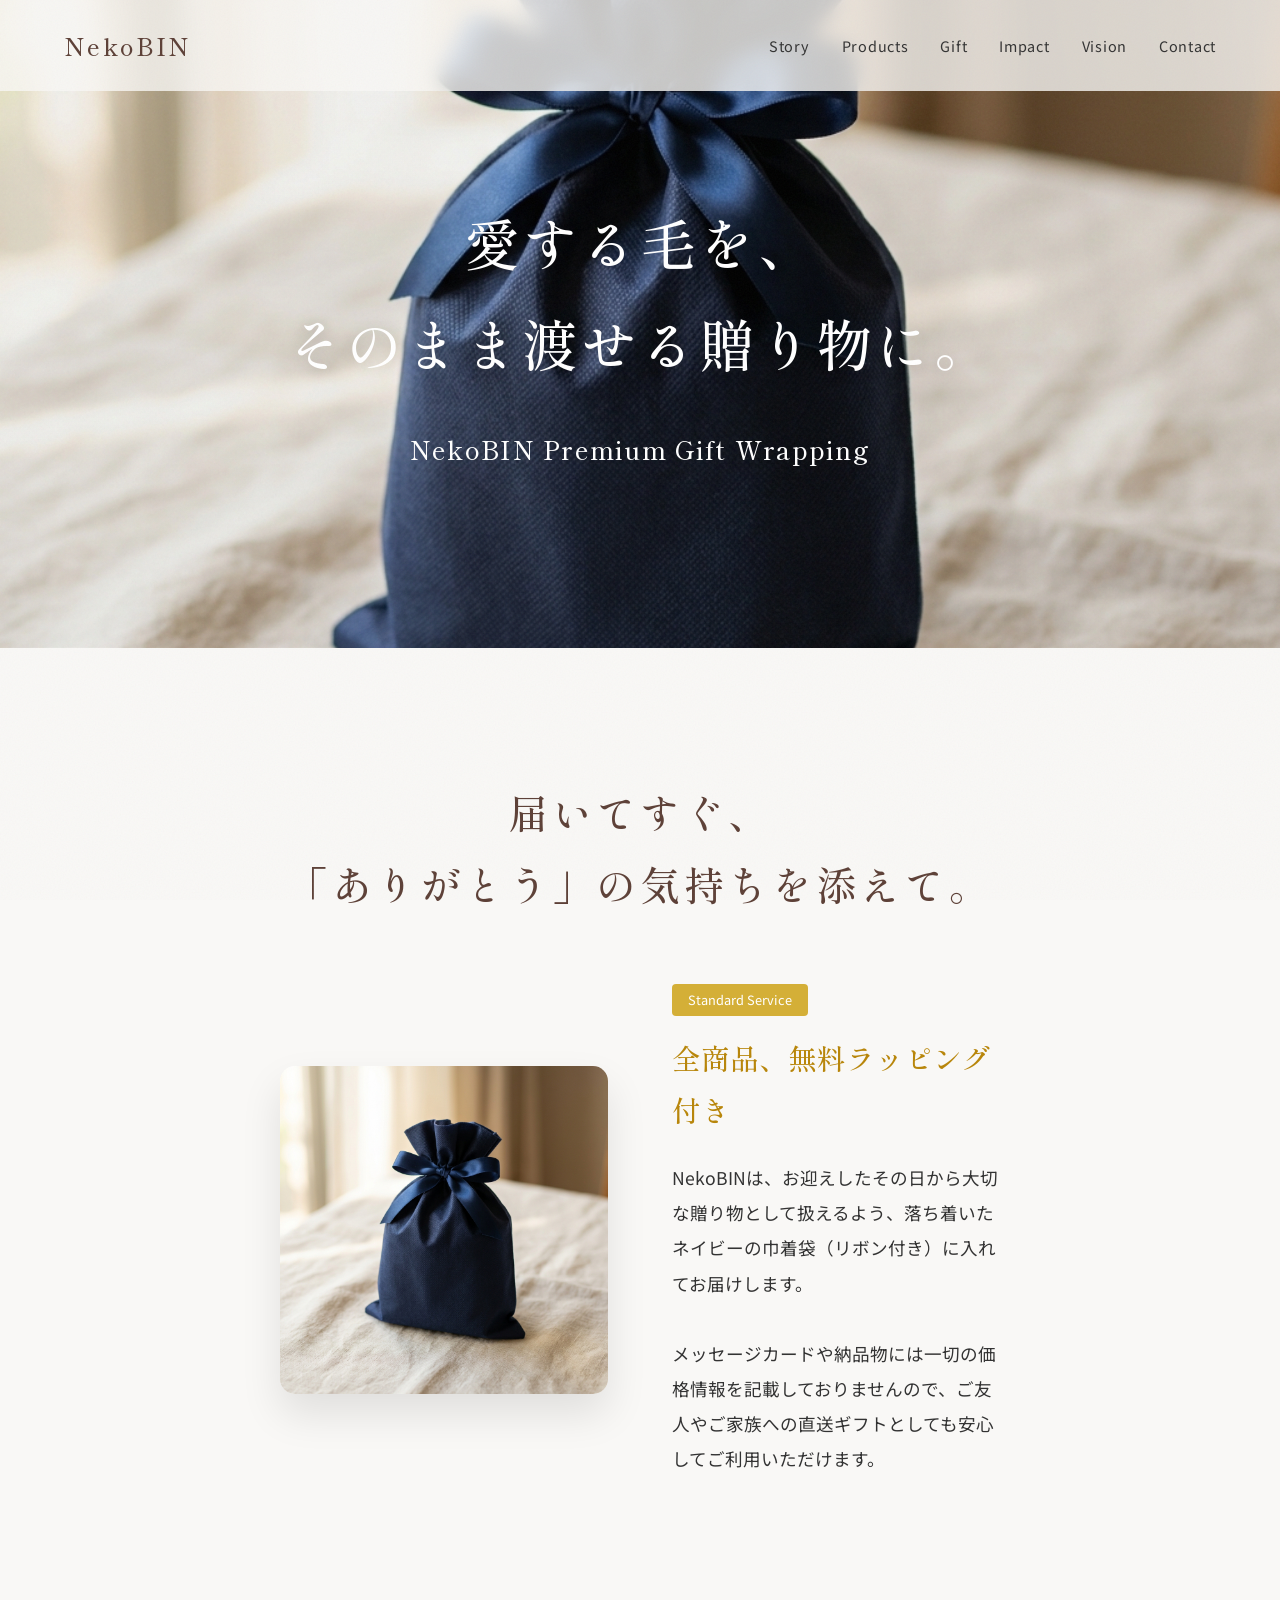
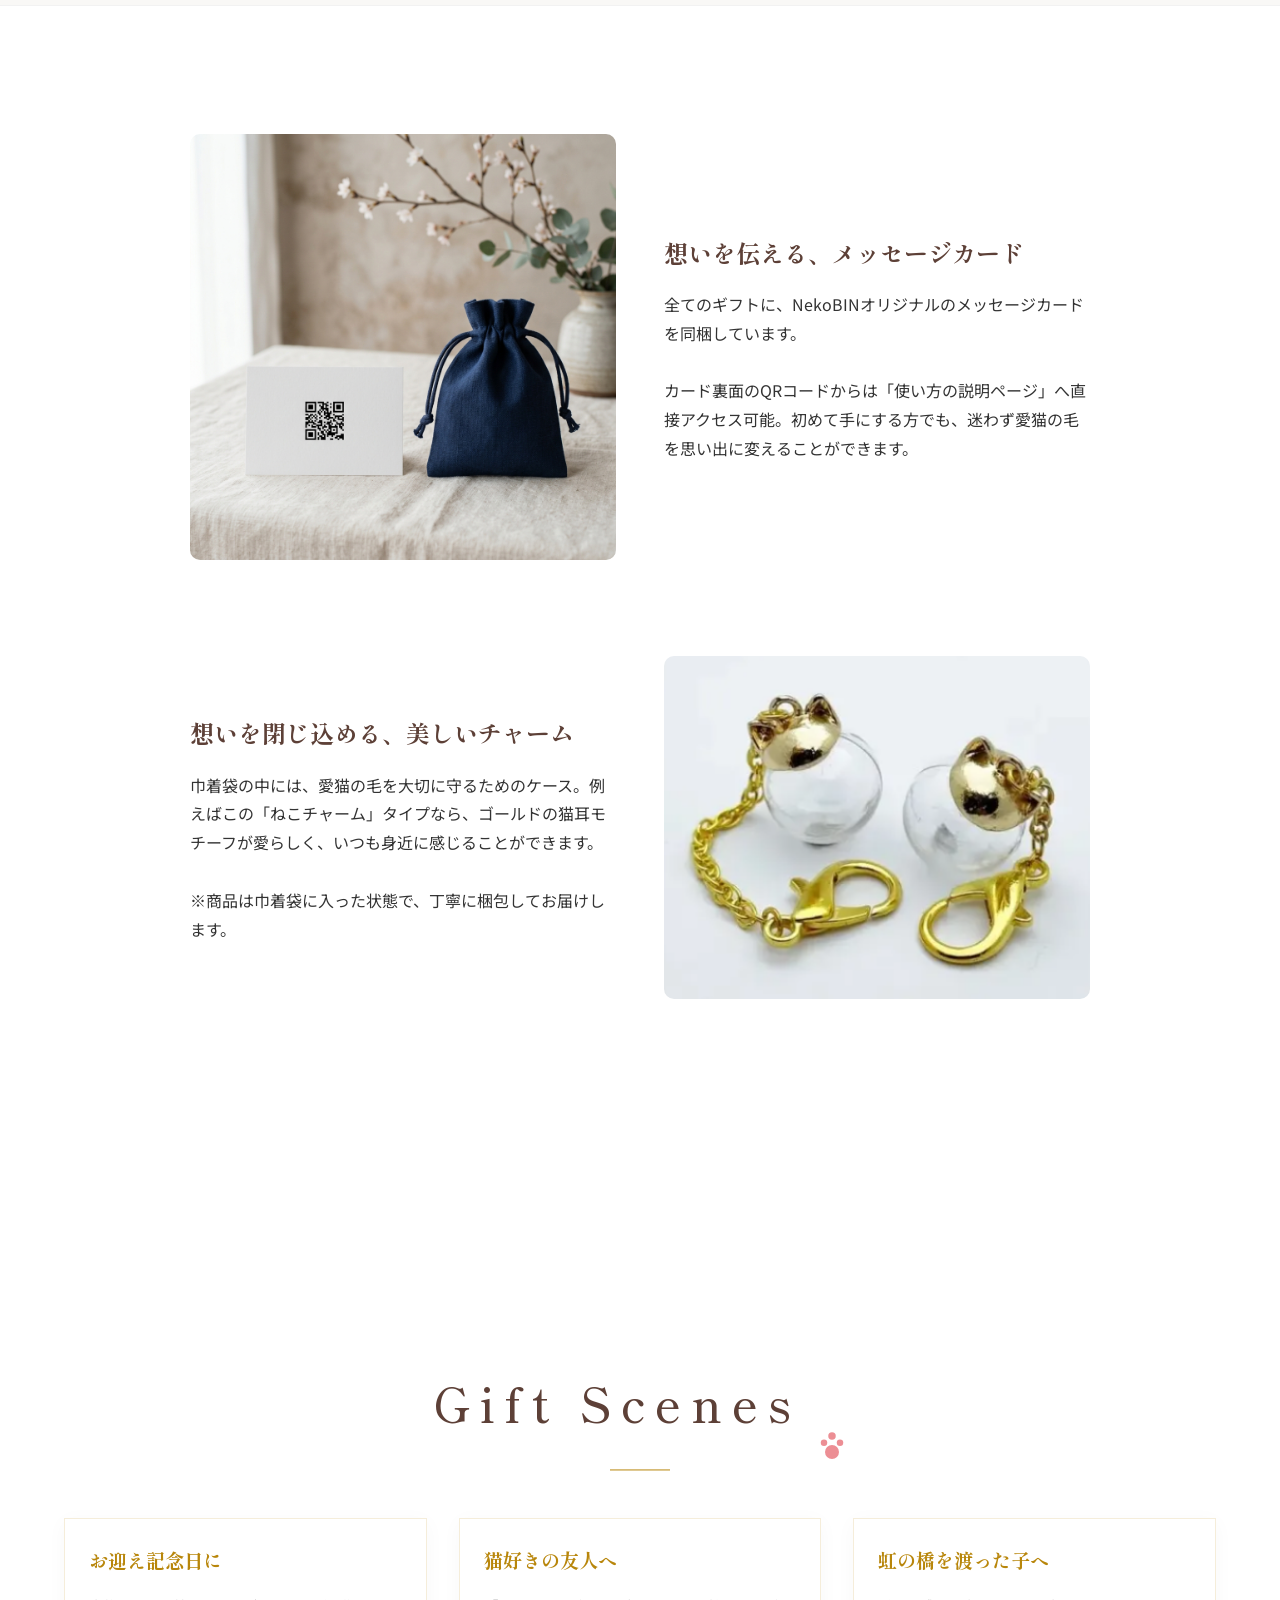
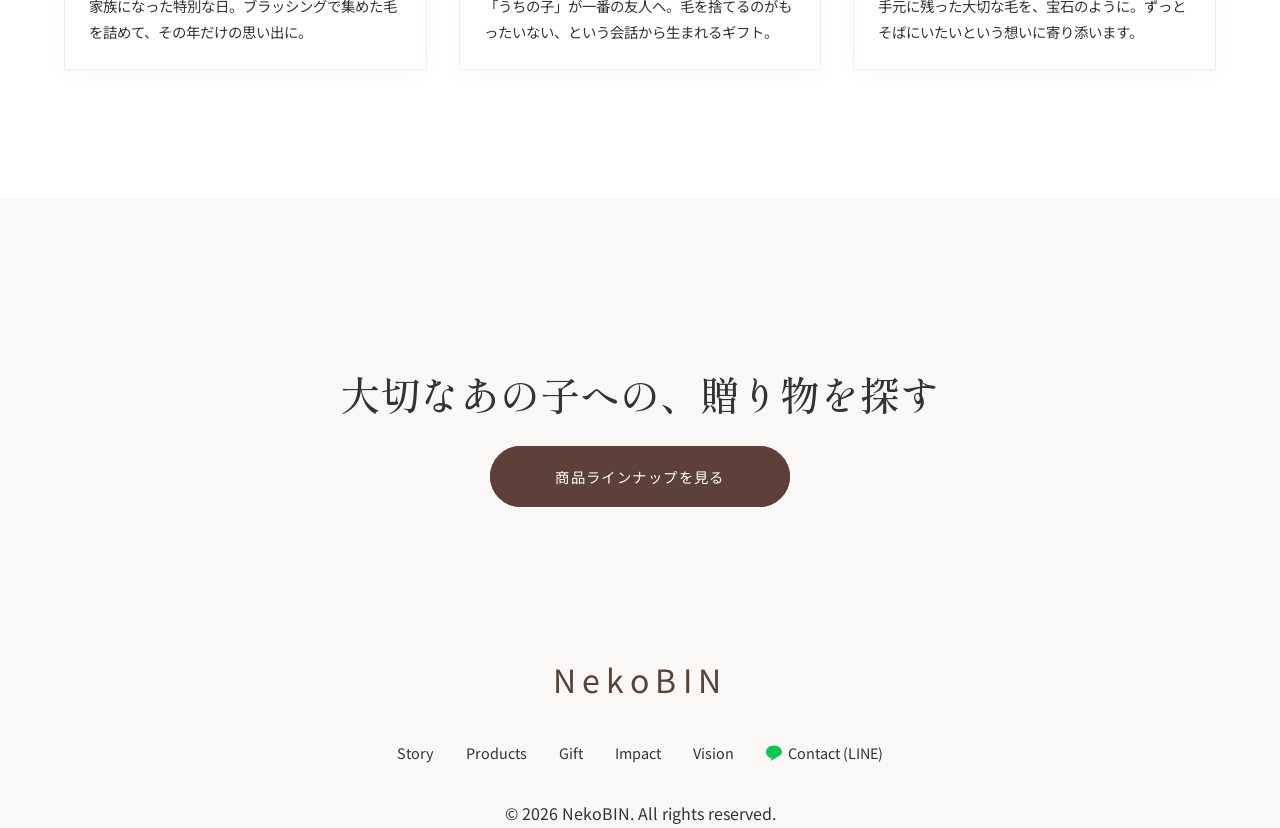
==== gift.html @ b18b8f1d "feat: 肉球アイコンを円形デザイン（コーラルピンク）に統一変更" ====
﻿<!DOCTYPE html>
<html lang="ja">
<head>
    <meta charset="UTF-8">
    <meta name="viewport" content="width=device-width, initial-scale=1.0">
    <title>Gift - NekoBIN（ねこビン）| 大切な人への、そのまま渡せる贈り物</title>
    <meta name="description" content="NekoBINのギフトラッピング。ネイビーの巾着袋に包まれ、メッセージカードを添えて。価格情報の入っていない、そのまま渡せるプレミアムな贈り物です。">
    
    <!-- Google Fonts -->
    <link rel="preconnect" href="https://fonts.googleapis.com">
    <link rel="preconnect" href="https://fonts.gstatic.com" crossorigin>
    <link href="https://fonts.googleapis.com/css2?family=Noto+Sans+JP:wght@300;400;500&family=Shippori+Mincho:wght@400;500;600&display=swap" rel="stylesheet">
    
    <!-- CSS -->
    <link rel="stylesheet" href="style.css">
    <style>
        .gift-hero {
            padding: 12rem 0 8rem;
            background: linear-gradient(rgba(0,0,0,0.05), rgba(0,0,0,0.05)), url('gift_hero_bag.png?v=2');
            background-size: cover;
            background-position: center;
            text-align: center;
            color: var(--color-white);
        }
        .gift-hero h1 {
            font-size: 3.5rem;
            margin-bottom: 2rem;
            text-shadow: 0 2px 15px rgba(0,0,0,0.2);
        }
        .gift-intro {
            max-width: 800px;
            margin: 0 auto;
            text-align: center;
            padding: 8rem 0;
        }
        .gift-intro h2 {
            font-size: 2.5rem;
            color: var(--color-text-sub);
            margin-bottom: 3rem;
            letter-spacing: 0.1em;
        }
        .gift-feature-grid {
            display: grid;
            grid-template-columns: 1fr 1fr;
            gap: 4rem;
            align-items: center;
            margin-top: 4rem;
        }
        .gift-feature-image img {
            width: 100%;
            border-radius: 15px;
            box-shadow: 0 20px 40px rgba(0,0,0,0.1);
        }
        .gift-feature-text {
            text-align: left;
        }
        .gift-feature-text h3 {
            font-size: 1.8rem;
            color: var(--color-accent);
            margin-bottom: 1.5rem;
        }
        .gift-feature-text p {
            font-size: 1.1rem;
            line-height: 2;
        }
        .gift-details {
            background-color: var(--color-white);
            padding: 8rem 0;
            border-top: 1px solid rgba(0,0,0,0.05);
        }
        .gift-details-inner {
            max-width: 900px;
            margin: 0 auto;
        }
        .detail-item {
            display: flex;
            gap: 3rem;
            margin-bottom: 6rem;
            align-items: center;
        }
        .detail-item:nth-child(even) {
            flex-direction: row-reverse;
        }
        .detail-img {
            flex: 1;
        }
        .detail-img img {
            width: 100%;
            border-radius: 10px;
        }
        .detail-info {
            flex: 1;
        }
        .detail-info h4 {
            font-size: 1.5rem;
            margin-bottom: 1rem;
            color: var(--color-text-sub);
            font-family: var(--font-serif);
        }
        .tag {
            display: inline-block;
            padding: 0.3rem 1rem;
            background: var(--color-accent-soft);
            color: var(--color-white);
            font-size: 0.8rem;
            margin-bottom: 1rem;
            border-radius: 4px;
        }
        @media (max-width: 768px) {
            .gift-hero {
                padding: 8rem 0 4rem;
            }
            .gift-feature-grid, .detail-item {
                grid-template-columns: 1fr;
                flex-direction: column !important;
                gap: 2rem;
            }
            .gift-hero h1 { font-size: clamp(1.5rem, 6vw, 2.5rem); }
            .gift-intro { padding: 4rem 0; }
            .gift-intro h2 { font-size: clamp(1.3rem, 5vw, 2rem); }
            .gift-feature-text { text-align: center; }
            .gift-details { padding: 4rem 0; }
            .detail-item { margin-bottom: 3rem; }
            .gift-feature-text h3 { font-size: 1.4rem; }
        }
    </style>
</head>
<body>
    <div class="noise-overlay"></div>
    
    <header id="header">
        <nav class="nav-container">
            <div class="logo"><a href="index.html">NekoBIN</a></div>
            <div class="menu-toggle" id="mobile-menu">
                <span></span>
                <span></span>
                <span></span>
            </div>
            <ul class="nav-links">
                <li><a href="index.html#story">Story</a></li>
                <li><a href="index.html#products">Products</a></li>
                <li><a href="gift.html">Gift</a></li>
                <li><a href="impact.html">Impact</a></li>
                <li><a href="vision.html">Vision</a></li>
                <li><a href="#footer">Contact</a></li>
            </ul>
        </nav>
    </header>

    <main>
        <section class="gift-hero">
            <div class="container">
                <h1 class="fade-in">愛する毛を、<br>そのまま渡せる贈り物に。</h1>
                <p class="sub-copy fade-in" style="color: var(--color-white);">NekoBIN Premium Gift Wrapping</p>
            </div>
        </section>

        <section class="gift-intro">
            <div class="container">
                <h2 class="animate-on-scroll">届いてすぐ、<br>「ありがとう」の気持ちを添えて。</h2>
                <div class="gift-feature-grid">
                    <div class="gift-feature-image animate-on-scroll">
                        <img src="gift_hero_bag.png?v=2" alt="ネイビーの巾着袋ラッピング">
                    </div>
                    <div class="gift-feature-text animate-on-scroll">
                        <span class="tag">Standard Service</span>
                        <h3>全商品、無料ラッピング付き</h3>
                        <p>NekoBINは、お迎えしたその日から大切な贈り物として扱えるよう、落ち着いたネイビーの巾着袋（リボン付き）に入れてお届けします。<br><br>メッセージカードや納品物には一切の価格情報を記載しておりませんので、ご友人やご家族への直送ギフトとしても安心してご利用いただけます。</p>
                    </div>
                </div>
            </div>
        </section>

        <section class="gift-details">
            <div class="container">
                <div class="gift-details-inner">
                    <div class="detail-item animate-on-scroll">
                        <div class="detail-img">
                            <img src="gift_message_card.png?v=2" alt="メッセージカードとQRコード">
                        </div>
                        <div class="detail-info">
                            <h4>想いを伝える、メッセージカード</h4>
                            <p>全てのギフトに、NekoBINオリジナルのメッセージカードを同梱しています。<br><br>カード裏面のQRコードからは「使い方の説明ページ」へ直接アクセス可能。初めて手にする方でも、迷わず愛猫の毛を思い出に変えることができます。</p>
                        </div>
                    </div>

                    <div class="detail-item animate-on-scroll">
                        <div class="detail-img">
                            <img src="gift_charm.png?v=2" alt="猫モチーフのメモリアルチャーム">
                        </div>
                        <div class="detail-info">
                            <h4>想いを閉じ込める、美しいチャーム</h4>
                            <p>巾着袋の中には、愛猫の毛を大切に守るためのケース。例えばこの「ねこチャーム」タイプなら、ゴールドの猫耳モチーフが愛らしく、いつも身近に感じることができます。<br><br>※商品は巾着袋に入った状態で、丁寧に梱包してお届けします。</p>
                        </div>
                    </div>
                </div>
            </div>
        </section>

        <section class="gift-scenes animate-on-scroll" style="padding: 8rem 0; background: #fff;">
            <div class="container">
                <h2 class="section-title">Gift Scenes<span class="title-paw"><svg viewBox="0 0 100 120" xmlns="http://www.w3.org/2000/svg"><circle cx="50" cy="18" r="15"/><circle cx="18" cy="45" r="13"/><circle cx="82" cy="45" r="13"/><circle cx="50" cy="82" r="28"/></svg></span></h2>
                <div class="product-grid" style="grid-template-columns: repeat(auto-fit, minmax(250px, 1fr));">
                    <div class="product-card" style="padding: 1.5rem; text-align: left;">
                        <h4 style="font-family: var(--font-serif); font-size: 1.2rem; color: var(--color-accent); margin-bottom: 1rem;">お迎え記念日に</h4>
                        <p style="font-size: 0.9rem;">家族になった特別な日。ブラッシングで集めた毛を詰めて、その年だけの思い出に。</p>
                    </div>
                    <div class="product-card" style="padding: 1.5rem; text-align: left;">
                        <h4 style="font-family: var(--font-serif); font-size: 1.2rem; color: var(--color-accent); margin-bottom: 1rem;">猫好きの友人へ</h4>
                        <p style="font-size: 0.9rem;">「うちの子」が一番の友人へ。毛を捨てるのがもったいない、という会話から生まれるギフト。</p>
                    </div>
                    <div class="product-card" style="padding: 1.5rem; text-align: left;">
                        <h4 style="font-family: var(--font-serif); font-size: 1.2rem; color: var(--color-accent); margin-bottom: 1rem;">虹の橋を渡った子へ</h4>
                        <p style="font-size: 0.9rem;">手元に残った大切な毛を、宝石のように。ずっとそばにいたいという想いに寄り添います。</p>
                    </div>
                </div>
            </div>
        </section>

        <section class="cta-section animate-on-scroll" style="text-align: center; padding: 10rem 0; background: var(--color-bg);">
            <div class="container">
                <h2 style="font-family: var(--font-serif); font-size: 2.5rem; margin-bottom: 2rem;">大切なあの子への、贈り物を探す</h2>
                <a href="index.html#products" class="btn btn-primary" style="border-radius: 50px; padding: 1.2rem 4rem;">商品ラインナップを見る</a>
            </div>
        </section>
    </main>

    <footer id="footer">
        <div class="container">
            <div class="footer-content">
                <div class="footer-logo">NekoBIN</div>
                <div class="footer-links">
                    <a href="index.html#story">Story</a>
                    <a href="index.html#products">Products</a>
                    <a href="gift.html">Gift</a>
                    <a href="impact.html">Impact</a>
                    <a href="vision.html">Vision</a>
                    <a href="https://lin.ee/scohhF7" target="_blank" rel="noopener noreferrer" style="display: flex; align-items: center; gap: 0.4rem;">
                        <svg viewBox="0 0 24 24" width="16" height="16" fill="#06C755"><path d="M24 10.304c0-5.369-5.383-9.738-12-9.738-6.616 0-12 4.369-12 9.738 0 4.814 3.55 8.845 8.358 9.58-.32.969-1.026 2.92-1.246 3.618-.086.275.025.405.244.31 2.378-1.024 6.78-3.774 9.245-5.698C21.737 16.27 24 13.565 24 10.304z"/></svg>
                        Contact (LINE)
                    </a>
                </div>
                <p class="copyright">&copy; 2026 NekoBIN. All rights reserved.</p>
            </div>
        </div>
    </footer>

    <!-- JS -->
    <script src="script.js"></script>
</body>
</html>
---- style.css ----
/* 
    NekoBIN - style.css
    Design System: Premium, Warm, Cinematic, Elegant
*/

:root {
    /* Colors */
    --color-bg: #F9F8F6; /* オフホワイト / 生成り */
    --color-text-main: #333333;
    --color-text-sub: #5D4037; /* 木目に合うブラウン */
    --color-accent: #B8860B; /* アンティークゴールド */
    --color-accent-soft: #D4AF37;
    --color-deep: #1A237E; /* 深いネイビー */
    --color-natural: #556B2F; /* オリーブグリーン */
    --color-white: #FFFFFF;

    /* Fonts */
    --font-serif: 'Shippori Mincho', serif;
    --font-sans: 'Noto Sans JP', sans-serif;

    /* Spacing */
    --space-unit: 1rem;
    --container-width: 1200px;
    --transition-premium: 1.2s cubic-bezier(0.165, 0.84, 0.44, 1);
}

/* Reset & Base */
* {
    margin: 0;
    padding: 0;
    box-sizing: border-box;
}

html, body {
    overflow-x: hidden;
    width: 100%;
}

html {
    scroll-behavior: smooth;
    font-size: 16px;
}

body {
    background-color: var(--color-bg);
    color: var(--color-text-main);
    font-family: var(--font-sans);
    line-height: 1.8;
    -webkit-font-smoothing: antialiased;
}

img {
    max-width: 100%;
    height: auto;
    display: block;
}

/* Background Texture (Refined Linen/Paper feel) */
.noise-overlay {
    position: fixed;
    top: 0;
    left: 0;
    width: 100%;
    height: 100%;
    pointer-events: none;
    opacity: 0.04;
    z-index: 9999;
    /* Noise + Subtle Fabric Pattern */
    background-image: 
        url("data:image/svg+xml,%3Csvg viewBox='0 0 200 200' xmlns='http://www.w3.org/2000/svg'%3E%3Cfilter id='noiseFilter'%3E%3CfeTurbulence type='fractalNoise' baseFrequency='0.65' numOctaves='3' stitchTiles='stitch'/%3E%3C/filter%3E%3Crect width='100%25' height='100%25' filter='url(%23noiseFilter)'/%3E%3C/svg%3E"),
        linear-gradient(45deg, rgba(0,0,0,0.02) 25%, transparent 25%, transparent 75%, rgba(0,0,0,0.02) 75%, rgba(0,0,0,0.02)),
        linear-gradient(45deg, rgba(0,0,0,0.02) 25%, transparent 25%, transparent 75%, rgba(0,0,0,0.02) 75%, rgba(0,0,0,0.02));
    background-size: 200px 200px, 4px 4px, 4px 4px;
    background-position: 0 0, 0 0, 2px 2px;
}

/* Typography */
h1, h2, h3, .logo {
    font-family: var(--font-serif);
    font-weight: 500;
}

a {
    text-decoration: none;
    color: inherit;
    transition: 0.3s ease;
}

/* Layout */
.container {
    width: 90%;
    max-width: var(--container-width);
    margin: 0 auto;
}

/* Header */
header {
    position: fixed;
    top: 0;
    width: 100%;
    padding: 1.5rem 0;
    background: rgba(249, 248, 246, 0.8);
    backdrop-filter: blur(10px);
    z-index: 1000;
}

.nav-container {
    display: flex;
    justify-content: space-between;
    align-items: center;
    width: 90%;
    margin: 0 auto;
}

.logo {
    font-size: 1.5rem;
    letter-spacing: 0.1em;
    color: var(--color-text-sub);
}

.nav-links {
    display: flex;
    list-style: none;
    gap: 2rem;
}

.nav-links a {
    font-size: 0.9rem;
    letter-spacing: 0.05em;
    color: var(--color-text-main);
}

.nav-links a:hover {
    color: var(--color-accent);
}

/* Hero Section */
.hero-section {
    height: 100vh;
    display: flex;
    align-items: center;
    justify-content: center;
    text-align: center;
    background: linear-gradient(rgba(0, 0, 0, 0.1), rgba(0, 0, 0, 0.1)), url('cute_monotone_cat_hero_1777551936436.png');
    background-size: cover;
    background-position: center;
    background-attachment: fixed; /* Simple Parallax */
    position: relative;
    overflow: hidden;
}

@media (max-width: 1024px) {
    .hero-section {
        background-attachment: scroll; /* Mobile fix for backgrounds */
    }
}

.hero-section::after {
    content: '';
    position: absolute;
    bottom: 0;
    left: 0;
    width: 100%;
    height: 30vh;
    background: linear-gradient(to top, var(--color-bg), transparent);
}

.hero-content {
    position: relative;
    z-index: 10;
}

.hero-content h1 {
    font-size: clamp(2rem, 8vw, 3.375rem);
    line-height: 1.2;
    margin-bottom: 1.5rem;
    color: var(--color-white); /* 白に変更 */
    text-shadow: 0 2px 20px rgba(0, 0, 0, 0.2);
}

.sub-copy {
    font-family: var(--font-serif);
    font-size: clamp(1rem, 4vw, 1.6rem);
    font-weight: 500;
    letter-spacing: 0.25em;
    color: var(--color-accent-soft); /* 黄色（アンティークゴールド）に変更 */
    margin-bottom: 3rem;
    opacity: 1;
}

/* Buttons */
.cta-group {
    display: flex;
    gap: 1.5rem;
    justify-content: center;
}

.btn {
    padding: 1rem 2.5rem;
    font-size: 0.9rem;
    letter-spacing: 0.1em;
    border-radius: 0; /* Sharp, elegant edges */
    transition: 0.4s cubic-bezier(0.165, 0.84, 0.44, 1);
    cursor: pointer;
}

.btn-primary {
    background-color: var(--color-text-sub);
    color: var(--color-white);
    border: 1px solid var(--color-text-sub);
    position: relative;
    overflow: hidden;
}

/* Brass Shine Effect on Hover */
.btn-primary::after {
    content: '';
    position: absolute;
    top: -50%;
    left: -50%;
    width: 200%;
    height: 200%;
    background: linear-gradient(
        45deg,
        transparent,
        rgba(255, 255, 255, 0.1),
        rgba(255, 255, 255, 0.2),
        rgba(255, 255, 255, 0.1),
        transparent
    );
    transform: rotate(45deg);
    transition: 0.6s;
    opacity: 0;
}

.btn-primary:hover::after {
    left: 100%;
    opacity: 1;
}

.btn-secondary {
    background-color: transparent;
    color: var(--color-text-main);
    border: 1px solid var(--color-text-main);
}

.btn-secondary:hover {
    background-color: var(--color-text-main);
    color: var(--color-white);
}

/* Animations */
.fade-in {
    opacity: 0;
    transform: translateY(20px);
    animation: fadeInUp 1.8s forwards cubic-bezier(0.165, 0.84, 0.44, 1);
    letter-spacing: 0.05em; /* Start slightly tighter */
}

.hero-content h1.fade-in { 
    animation-delay: 0.3s;
    animation-name: fadeInUpBreathing;
}
.sub-copy.fade-in { animation-delay: 0.7s; }
.cta-group.fade-in { animation-delay: 1.1s; }

@keyframes fadeInUp {
    to {
        opacity: 1;
        transform: translateY(0);
    }
}

/* Breathing animation for key copy */
@keyframes fadeInUpBreathing {
    0% {
        opacity: 0;
        transform: translateY(20px);
        letter-spacing: 0.05em;
    }
    100% {
        opacity: 1;
        transform: translateY(0);
        letter-spacing: 0.15em; /* Expand slowly like a breath */
    }
}

/* Section Common */
section {
    padding: 8rem 0;
}

.section-title {
    font-size: 3rem;
    text-align: center;
    margin-bottom: 5rem;
    color: var(--color-text-sub);
    letter-spacing: 0.2em;
    position: relative;
}

.section-title::after {
    content: '';
    position: absolute;
    bottom: -1.5rem;
    left: 50%;
    transform: translateX(-50%);
    width: 60px;
    height: 1px;
    background: var(--color-accent);
}

.title-paw {
    display: inline-block;
    vertical-align: middle;
    margin-left: 1rem;
    width: 30px;
    height: 30px;
    opacity: 0.8;
}

/* Mobile Menu Button */
.menu-toggle {
    display: none;
    flex-direction: column;
    justify-content: space-between;
    width: 30px;
    height: 21px;
    cursor: pointer;
    z-index: 1001;
}

.menu-toggle span {
    display: block;
    width: 100%;
    height: 2px;
    background-color: var(--color-text-sub);
    transition: 0.3s ease;
}

@media (max-width: 768px) {
    .menu-toggle {
        display: flex;
    }

    .nav-links {
        display: none;
        position: fixed;
        top: 0;
        right: 0;
        width: 80%;
        height: 100vh;
        background: var(--color-bg);
        flex-direction: column;
        justify-content: center;
        align-items: center;
        box-shadow: -10px 0 30px rgba(0,0,0,0.1);
        z-index: 1000;
    }

    .nav-links.active {
        display: flex;
    }

    .nav-links li {
        margin: 1.5rem 0;
    }

    .nav-links a {
        font-size: 1.2rem;
    }

    /* Hamburger Animation */
    .menu-toggle.active span:nth-child(1) {
        transform: translateY(9.5px) rotate(45deg);
    }
    .menu-toggle.active span:nth-child(2) {
        opacity: 0;
    }
    .menu-toggle.active span:nth-child(3) {
        transform: translateY(-9.5px) rotate(-45deg);
    }
}

.title-paw svg {
    width: 100%;
    height: 100%;
    fill: #E8727A;
}

/* Story Section */
.story-content {
    max-width: 700px;
    margin: 0 auto;
    text-align: center;
}

.story-content p {
    margin-bottom: 2rem;
    font-size: 1.1rem;
}

/* Products Section */
.product-grid {
    display: grid;
    grid-template-columns: repeat(3, 1fr);
    gap: 2rem;
}

.product-card {
    background: var(--color-white);
    padding: 2rem;
    text-align: center;
    transition: var(--transition-premium);
    border: 1px solid rgba(184, 134, 11, 0.15);
    position: relative;
    overflow: hidden;
    box-shadow: 0 4px 20px rgba(0, 0, 0, 0.03);
}

.product-card:hover {
    transform: translateY(-15px);
    box-shadow: 0 20px 40px rgba(184, 134, 11, 0.1);
    border-color: var(--color-accent-soft);
}

@keyframes float {
    0%, 100% { transform: translateY(0); }
    50% { transform: translateY(-10px); }
}

.product-card:nth-child(2) { animation-delay: 1s; }
.product-card:nth-child(3) { animation-delay: 2s; }

.product-card::before {
    content: '';
    position: absolute;
    top: 0;
    left: 0;
    width: 100%;
    height: 2px;
    background: var(--color-accent); /* Brass top line */
    transform: scaleX(0);
    transition: 0.4s ease;
}

.product-card:hover::before {
    transform: scaleX(1);
}

.product-card:hover {
    transform: translateY(-10px);
    box-shadow: 0 10px 30px rgba(0,0,0,0.05);
}

.product-image {
    width: 100%;
    aspect-ratio: 1/1;
    overflow: hidden;
    margin-bottom: 1.5rem;
}

.product-image img {
    width: 100%;
    height: 100%;
    object-fit: cover;
    transition: 0.6s ease;
}

.product-card:hover .product-image img {
    transform: scale(1.05);
}

.product-card h3 {
    font-size: 2rem;
    margin-bottom: 0.8rem;
    color: var(--color-accent);
    letter-spacing: 0.1em;
    font-weight: 600;
    background: linear-gradient(135deg, var(--color-accent), var(--color-accent-soft));
    -webkit-background-clip: text;
    -webkit-text-fill-color: transparent;
    text-shadow: 0 1px 2px rgba(0,0,0,0.05);
}

.price {
    color: var(--color-text-sub);
    font-weight: 500;
    margin-bottom: 0.5rem;
}

.product-note {
    font-size: 0.75rem;
    color: #888;
    margin-bottom: 1.5rem;
    letter-spacing: 0.05em;
}

.btn-outline {
    display: inline-block;
    padding: 0.8rem 1.5rem;
    border: 1px solid var(--color-text-sub);
    color: var(--color-text-sub);
    font-size: 0.85rem;
}

.btn-outline:hover {
    background: var(--color-text-sub);
    color: var(--color-white);
}

/* Product Variations (Hover Reveal - Large Layout) */
.product-variations {
    display: flex;
    gap: 1.5rem;
    margin-top: 0;
    max-height: 0;
    opacity: 0;
    overflow: hidden;
    transition: 0.8s cubic-bezier(0.165, 0.84, 0.44, 1);
    width: 100%;
}

.product-card:hover .product-variations {
    max-height: 400px;
    opacity: 1;
    margin-top: 2rem;
    margin-bottom: 1rem;
}

/* Hide main info on hover to give space to variations (Target LP behavior) */
.product-card:hover .product-image,
.product-card:hover .product-note {
    display: none;
}

.variation {
    flex: 1;
    text-align: center;
    transition: 0.4s ease;
}

.variation:hover {
    transform: scale(1.03);
}

.variation img {
    width: 100%;
    aspect-ratio: 4/3;
    object-fit: cover;
    border-radius: 8px;
    margin-bottom: 1rem;
    box-shadow: 0 5px 15px rgba(0,0,0,0.08);
}

.variation span {
    display: block;
    font-size: 0.9rem;
    color: var(--color-accent-soft); /* Gold labels */
    font-family: var(--font-serif);
    font-weight: 500;
    letter-spacing: 0.05em;
}

/* Usage Section */
.usage-steps {
    display: flex;
    flex-direction: column;
    gap: 1.5rem;
    max-width: 900px; /* 幅を広げて1行に対応 */
    margin: 0 auto;
}

.step {
    display: flex;
    align-items: center;
    gap: 3rem;
    white-space: nowrap;
    transition: var(--transition-premium);
    position: relative;
    cursor: pointer;
}

.step-hover-image {
    position: absolute;
    right: -50px;
    top: 50%;
    transform: translateY(-50%) translateX(20px) scale(0.9);
    width: 250px;
    height: 250px;
    object-fit: cover;
    border-radius: 15px;
    opacity: 0;
    pointer-events: none;
    box-shadow: 0 15px 40px rgba(0,0,0,0.15);
    transition: 0.5s cubic-bezier(0.165, 0.84, 0.44, 1);
    z-index: 10;
    border: 3px solid var(--color-white);
}

.step:hover .step-hover-image {
    opacity: 1;
    transform: translateY(-50%) translateX(0) scale(1);
}

.step:nth-child(2) { margin-left: 2rem; }
.step:nth-child(3) { margin-left: 4rem; }
.step:nth-child(4) { margin-left: 6rem; }
.step:nth-child(5) { margin-left: 8rem; }

.step-num {
    font-family: var(--font-serif);
    font-size: 3.5rem;
    color: var(--color-accent);
    line-height: 1;
    min-width: 100px;
    font-weight: 300;
    opacity: 0.6;
}

.step-content {
    display: flex;
    align-items: baseline;
    gap: 2rem;
}

.step h4 {
    font-family: var(--font-serif);
    font-size: 1.5rem;
    color: var(--color-text-sub);
    min-width: 150px; /* タイトルの幅を揃える */
}

.step p {
    font-family: var(--font-serif);
    font-size: 1.1rem;
    color: var(--color-text-main);
}

/* Voice Section */
.voice-section {
    background: #FAFAFA;
}

.voice-hint {
    transition: opacity 0.5s ease;
}

.voice-section:hover .voice-hint {
    opacity: 0 !important;
}

.voice-content {
    max-height: 0;
    opacity: 0;
    overflow: hidden;
    transition: all 1.2s cubic-bezier(0.165, 0.84, 0.44, 1);
}

.voice-section:hover .voice-content {
    max-height: 2000px;
    opacity: 1;
    margin-top: 2rem;
}

.voice-grid {
    display: grid;
    grid-template-columns: repeat(auto-fit, minmax(250px, 1fr));
    gap: 2rem;
    padding-bottom: 2rem;
}

.voice-card {
    background: var(--color-white);
    padding: 2.5rem 2rem 2rem;
    border-radius: 12px;
    box-shadow: 0 5px 20px rgba(0,0,0,0.04);
    border: 1px solid rgba(184, 134, 11, 0.05);
    position: relative;
    transition: transform 0.3s ease;
}

.voice-card:hover {
    transform: translateY(-5px);
}

.voice-card::before {
    content: '“';
    position: absolute;
    top: 5px;
    left: 15px;
    font-size: 5rem;
    color: var(--color-accent-soft);
    opacity: 0.15;
    font-family: var(--font-serif);
    line-height: 1;
}

.voice-text {
    font-size: 1rem;
    line-height: 1.8;
    margin-bottom: 1.5rem;
    position: relative;
    z-index: 1;
    color: var(--color-text-main);
}

.voice-author {
    font-size: 0.9rem;
    color: var(--color-text-sub);
    text-align: right;
    font-weight: 600;
}

/* Social Impact Section */
.impact-section {
    background: #EFEBE9; /* Very soft warm grey-brown */
}

.impact-content {
    max-width: 800px;
    margin: 0 auto;
    text-align: center;
}

.impact-message {
    font-family: var(--font-serif);
    font-size: 1.8rem;
    margin-bottom: 2rem;
    color: var(--color-text-sub);
}

/* Our Vision Section - Refined Gray Gradient */
.vision-section {
    background: linear-gradient(135deg, #F0F0F0 0%, #E0E0E0 100%);
    color: var(--color-text-main);
    border-top: 1px solid rgba(0,0,0,0.05);
    position: relative;
}

.vision-section .section-title {
    color: var(--color-text-sub);
}

.vision-content {
    max-width: 800px;
    margin: 0 auto;
    text-align: center;
}

.vision-content p {
    margin-bottom: 1.5rem;
    opacity: 0.8;
}

.vision-content p:last-child {
    font-family: var(--font-serif);
    font-size: clamp(0.9rem, 2.5vw, 1.5rem);
    color: var(--color-accent);
    margin-top: 3rem;
    opacity: 1;
    white-space: nowrap;
}

/* Cat Footprint Cursor Trail Styles */
.cat-paw-trail {
    position: absolute; /* その場に留まるように修正 */
    width: 40px; 
    height: 40px;
    pointer-events: none;
    z-index: 10000;
    opacity: 0.6;
    animation: fadeOutPaw 3s forwards ease-out; /* 3秒に延長 */
}

@keyframes fadeOutPaw {
    0% { transform: scale(0.5) rotate(0deg); opacity: 0.6; }
    100% { transform: scale(1.2) rotate(10deg); opacity: 0; }
}

/* Static Decorations */
.static-paw {
    position: absolute;
    width: 30px;
    height: 30px;
    opacity: 0.1;
    pointer-events: none;
    fill: var(--color-text-sub);
}

/* Animations Scroll Trigger */
.animate-on-scroll {
    opacity: 0;
    transform: translateY(30px);
    transition: 1.5s cubic-bezier(0.165, 0.84, 0.44, 1);
}

.animate-on-scroll.visible {
    opacity: 1;
    transform: translateY(0);
}

/* Responsive (Mobile Refinement) */
@media (max-width: 768px) {
    section {
        padding: 4rem 0;
    }
    
    .section-title {
        font-size: 2rem;
        margin-bottom: 3rem;
    }
    
    .product-grid {
        grid-template-columns: 1fr;
    }

    .product-card h3 {
        font-size: 1.5rem;
    }
    
    .step, 
    .step:nth-child(n) {
        flex-direction: column;
        gap: 0.5rem;
        text-align: center;
        align-items: center;
        margin-left: 0 !important; /* Reset staggered layout */
    }

    .step-num {
        font-size: 2.5rem;
        min-width: auto;
    }

    .step-content {
        flex-direction: column;
        gap: 0.5rem;
        align-items: center;
    }

    .step h4 {
        min-width: auto;
    }

    .step p {
        font-size: 1rem;
    }
    
    .impact-message {
        font-size: 1.3rem;
    }

    .vision-content p:last-child {
        white-space: normal;
        margin-top: 2rem;
    }

    .footer-links {
        flex-direction: column;
        gap: 1rem;
        text-align: center;
    }

    /* Prevent overflow from decorations */
    .static-paw {
        display: none !important;
    }
    
    .step-hover-image {
        display: none !important;
    }

    /* Ensure sections clip overflow */
    section {
        overflow: hidden;
    }

    .hero-section {
        overflow: hidden;
    }

    .hero-content {
        overflow: hidden;
    }

    .story-content {
        overflow: hidden;
    }

    .usage-steps {
        overflow: hidden;
    }

    /* Voice section: always show on mobile (hover doesn't work on touch) */
    .voice-hint {
        display: none !important;
    }

    .voice-content {
        max-height: none !important;
        opacity: 1 !important;
    }

    .voice-grid {
        grid-template-columns: 1fr;
    }
}

/* Footer Refinement */
.footer-content {
    display: flex;
    flex-direction: column;
    align-items: center;
    gap: 2rem;
}

.footer-logo {
    font-size: 2rem;
    letter-spacing: 0.2em;
    color: var(--color-text-sub);
}

.footer-links {
    display: flex;
    gap: 2rem;
}

.footer-links a {
    font-size: 0.9rem;
    border-bottom: 1px solid transparent;
}

.footer-links a:hover {
    border-bottom: 1px solid var(--color-text-main);
}
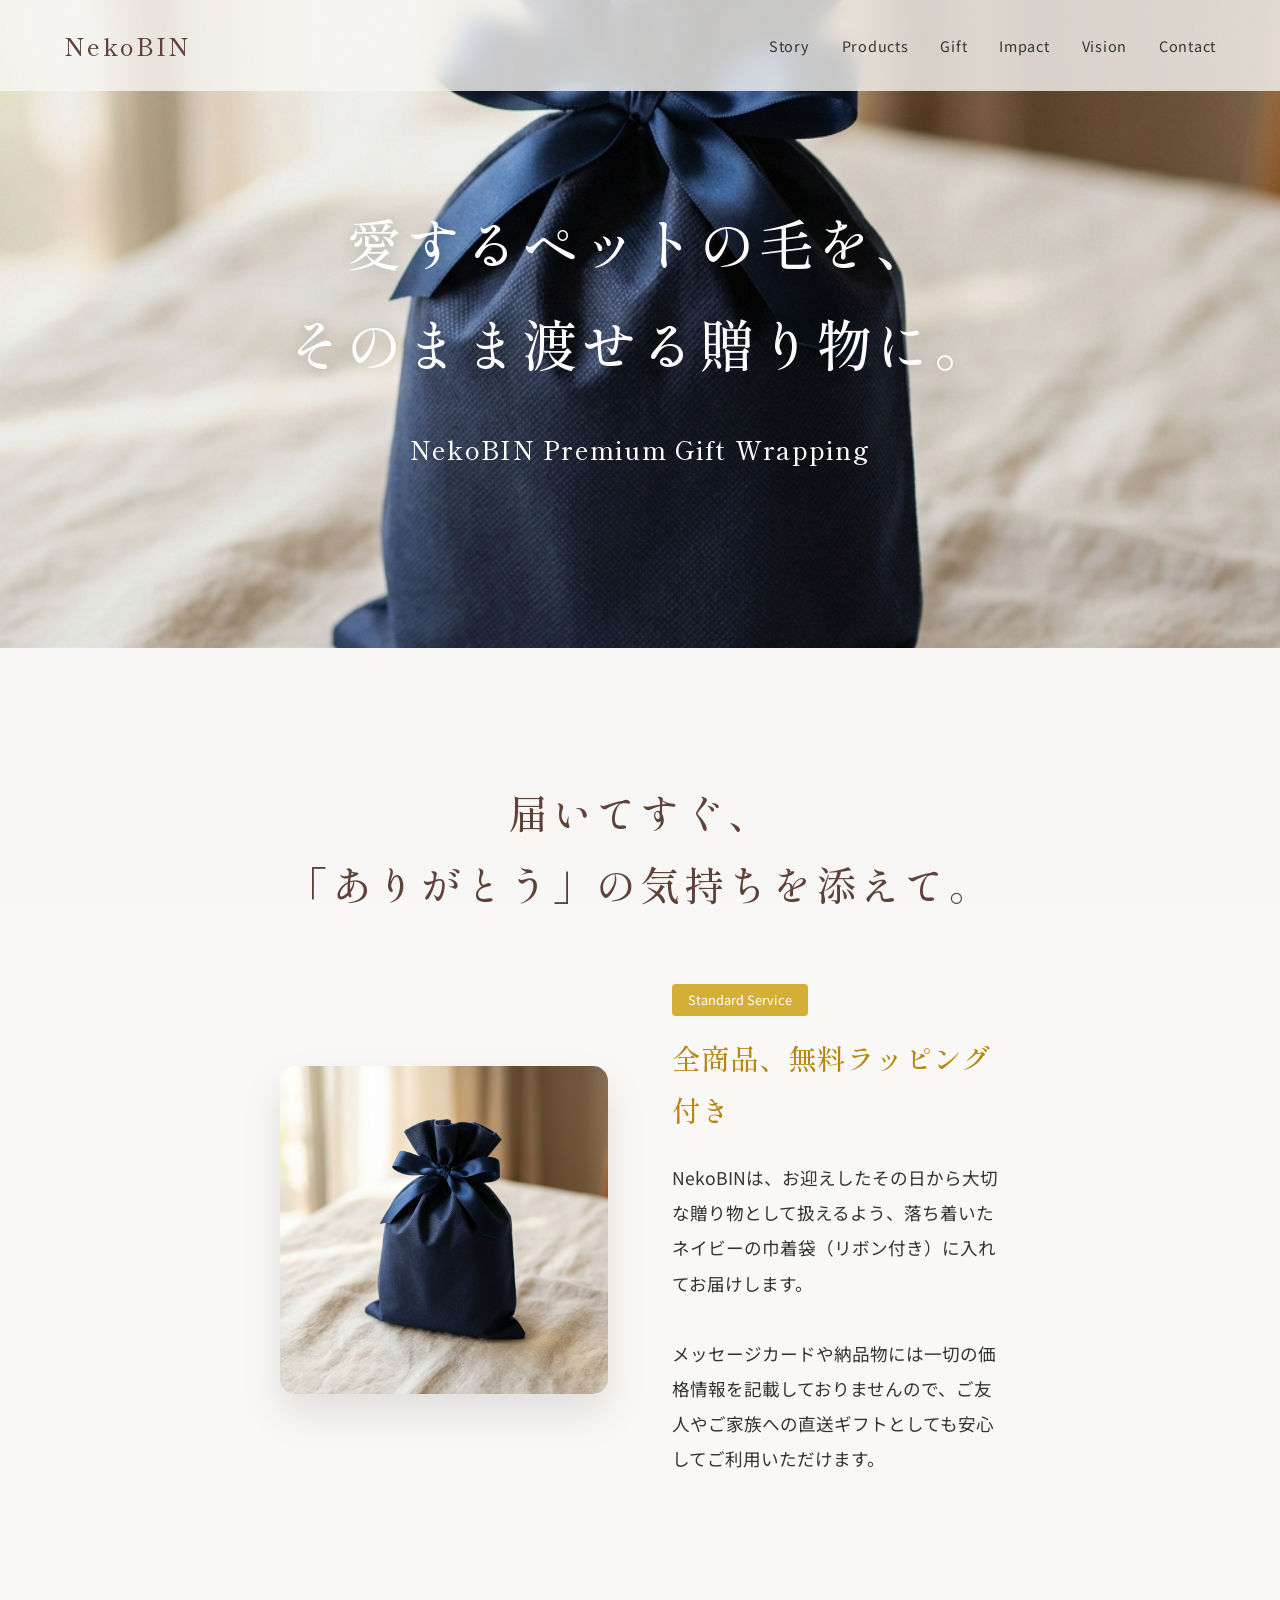
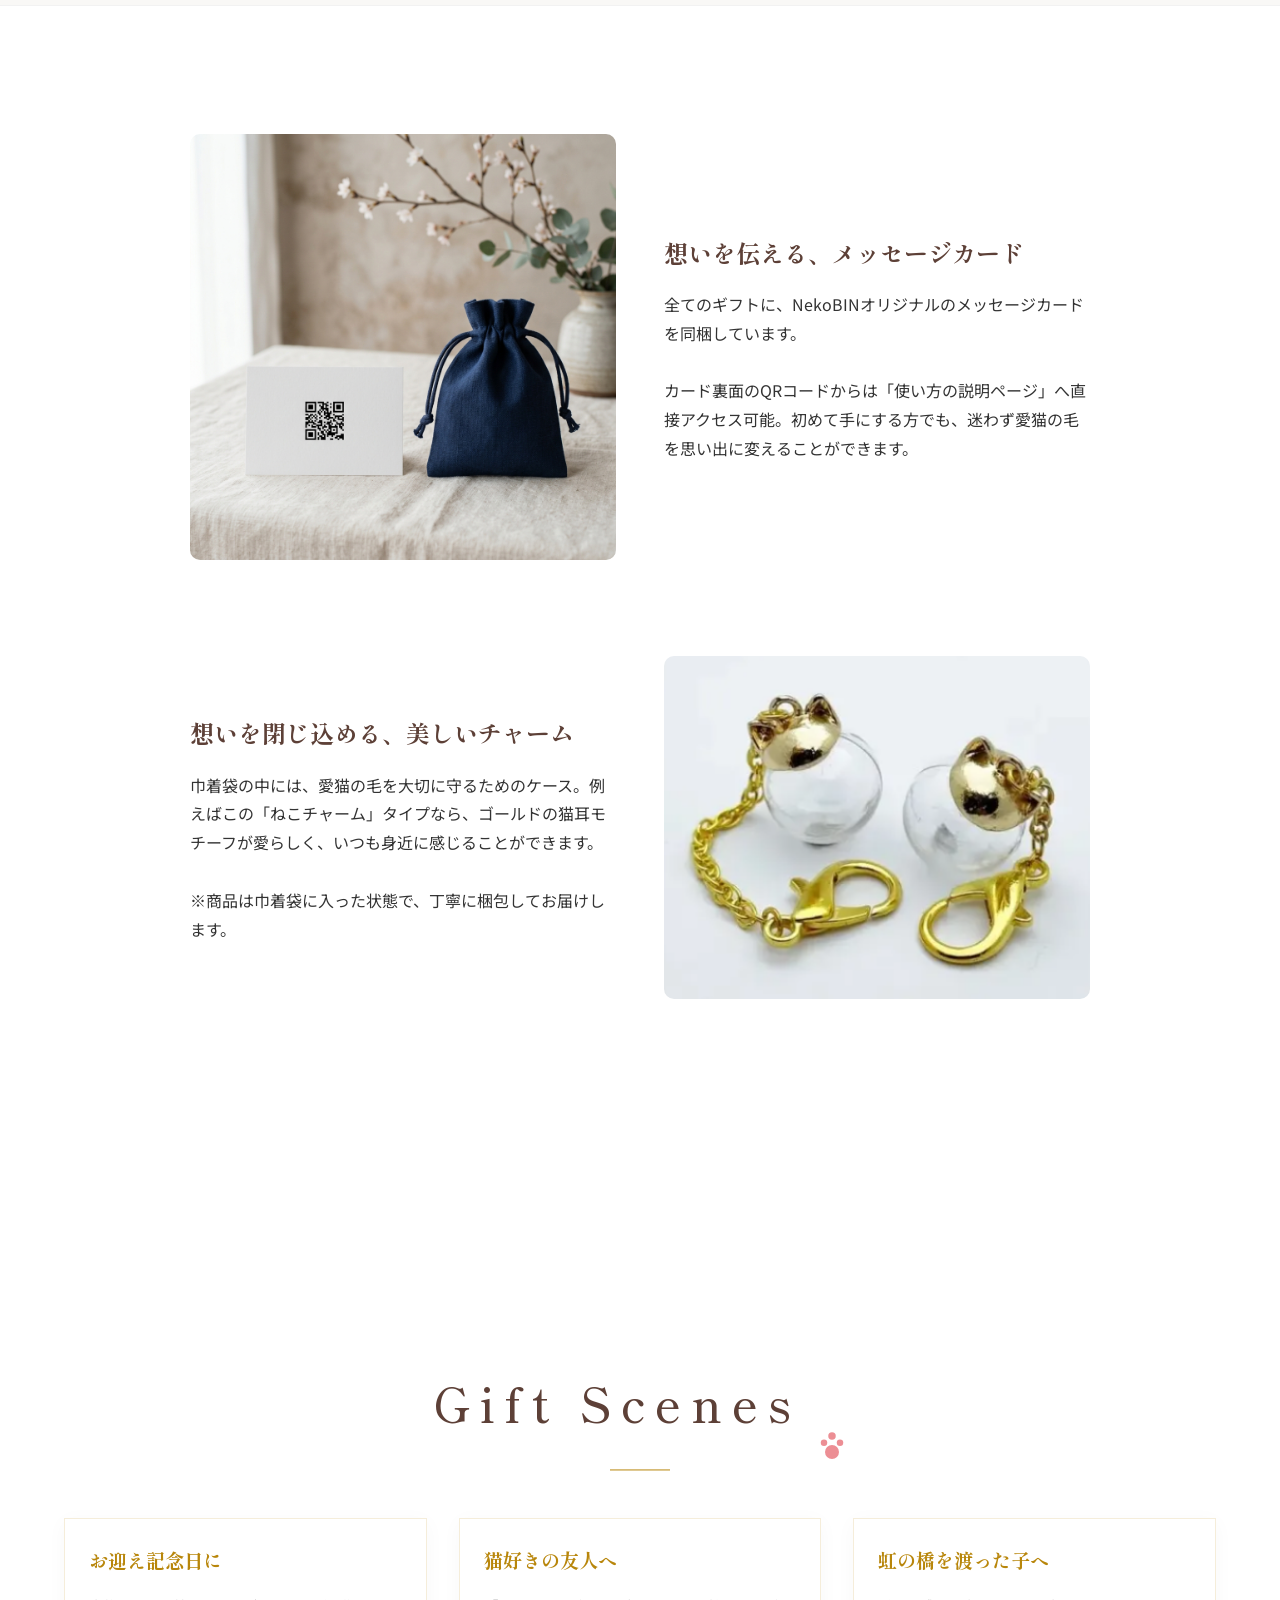
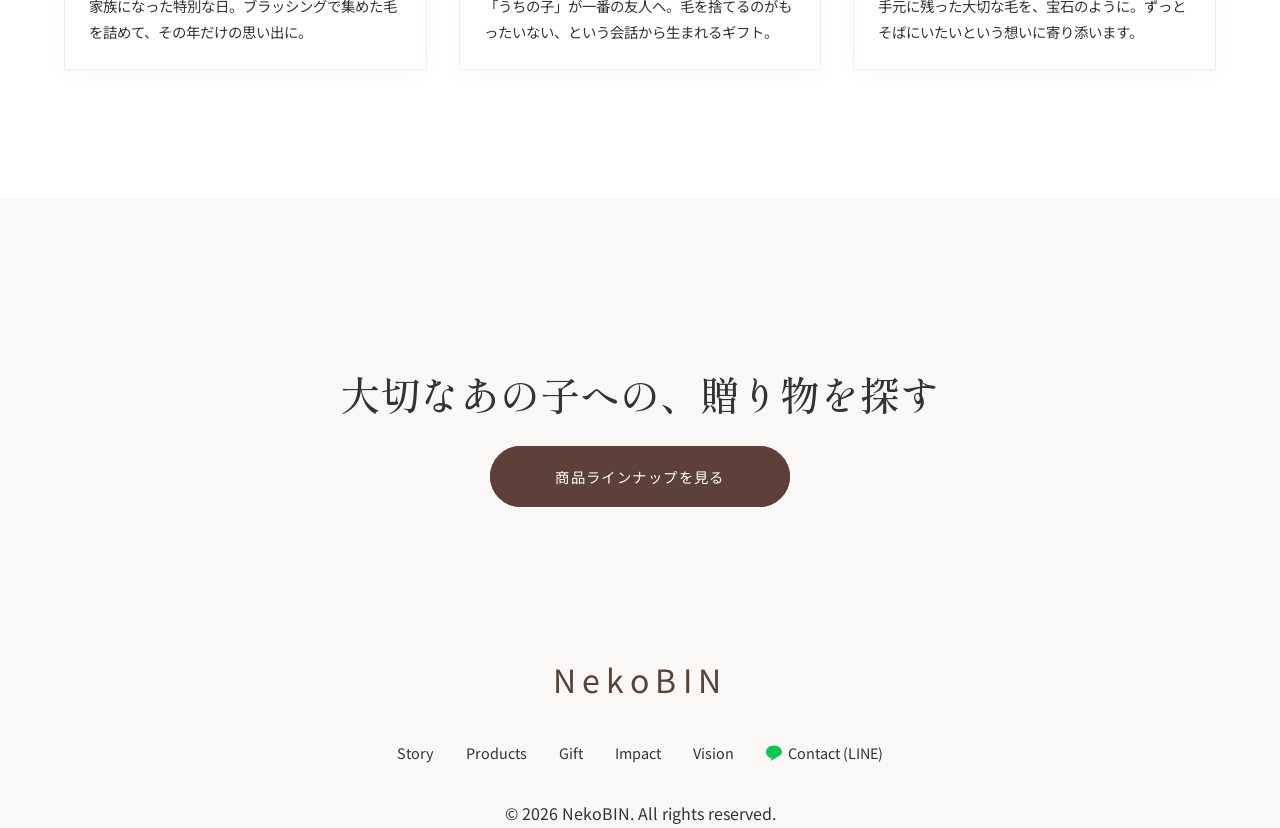
==== commit 247a32a9: "Update text: 愛する毛を -> 愛するペットの毛を" ====
--- a/gift.html
+++ b/gift.html
@@ -1,4 +1,4 @@
-﻿<!DOCTYPE html>
+<!DOCTYPE html>
 <html lang="ja">
 <head>
     <meta charset="UTF-8">
@@ -150,7 +150,7 @@
     <main>
         <section class="gift-hero">
             <div class="container">
-                <h1 class="fade-in">愛する毛を、<br>そのまま渡せる贈り物に。</h1>
+                <h1 class="fade-in">愛するペットの毛を、<br>そのまま渡せる贈り物に。</h1>
                 <p class="sub-copy fade-in" style="color: var(--color-white);">NekoBIN Premium Gift Wrapping</p>
             </div>
         </section>
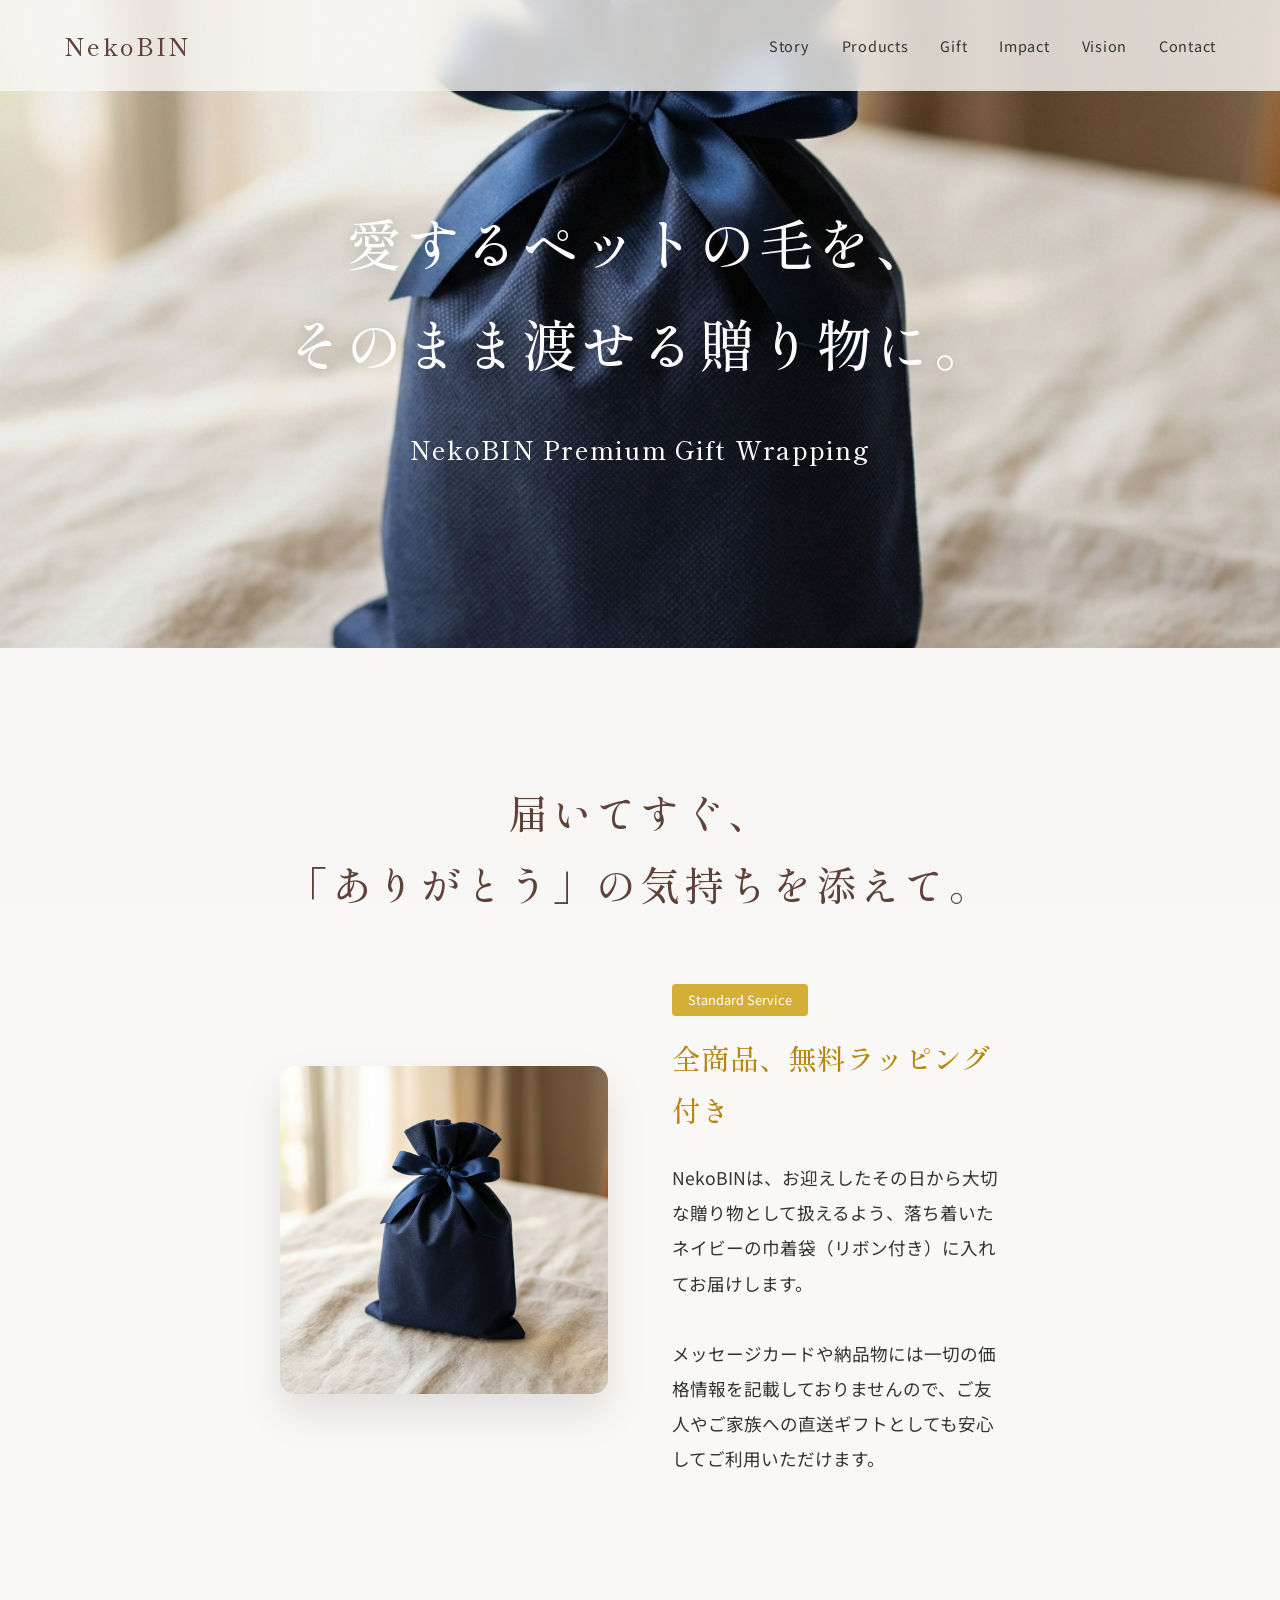
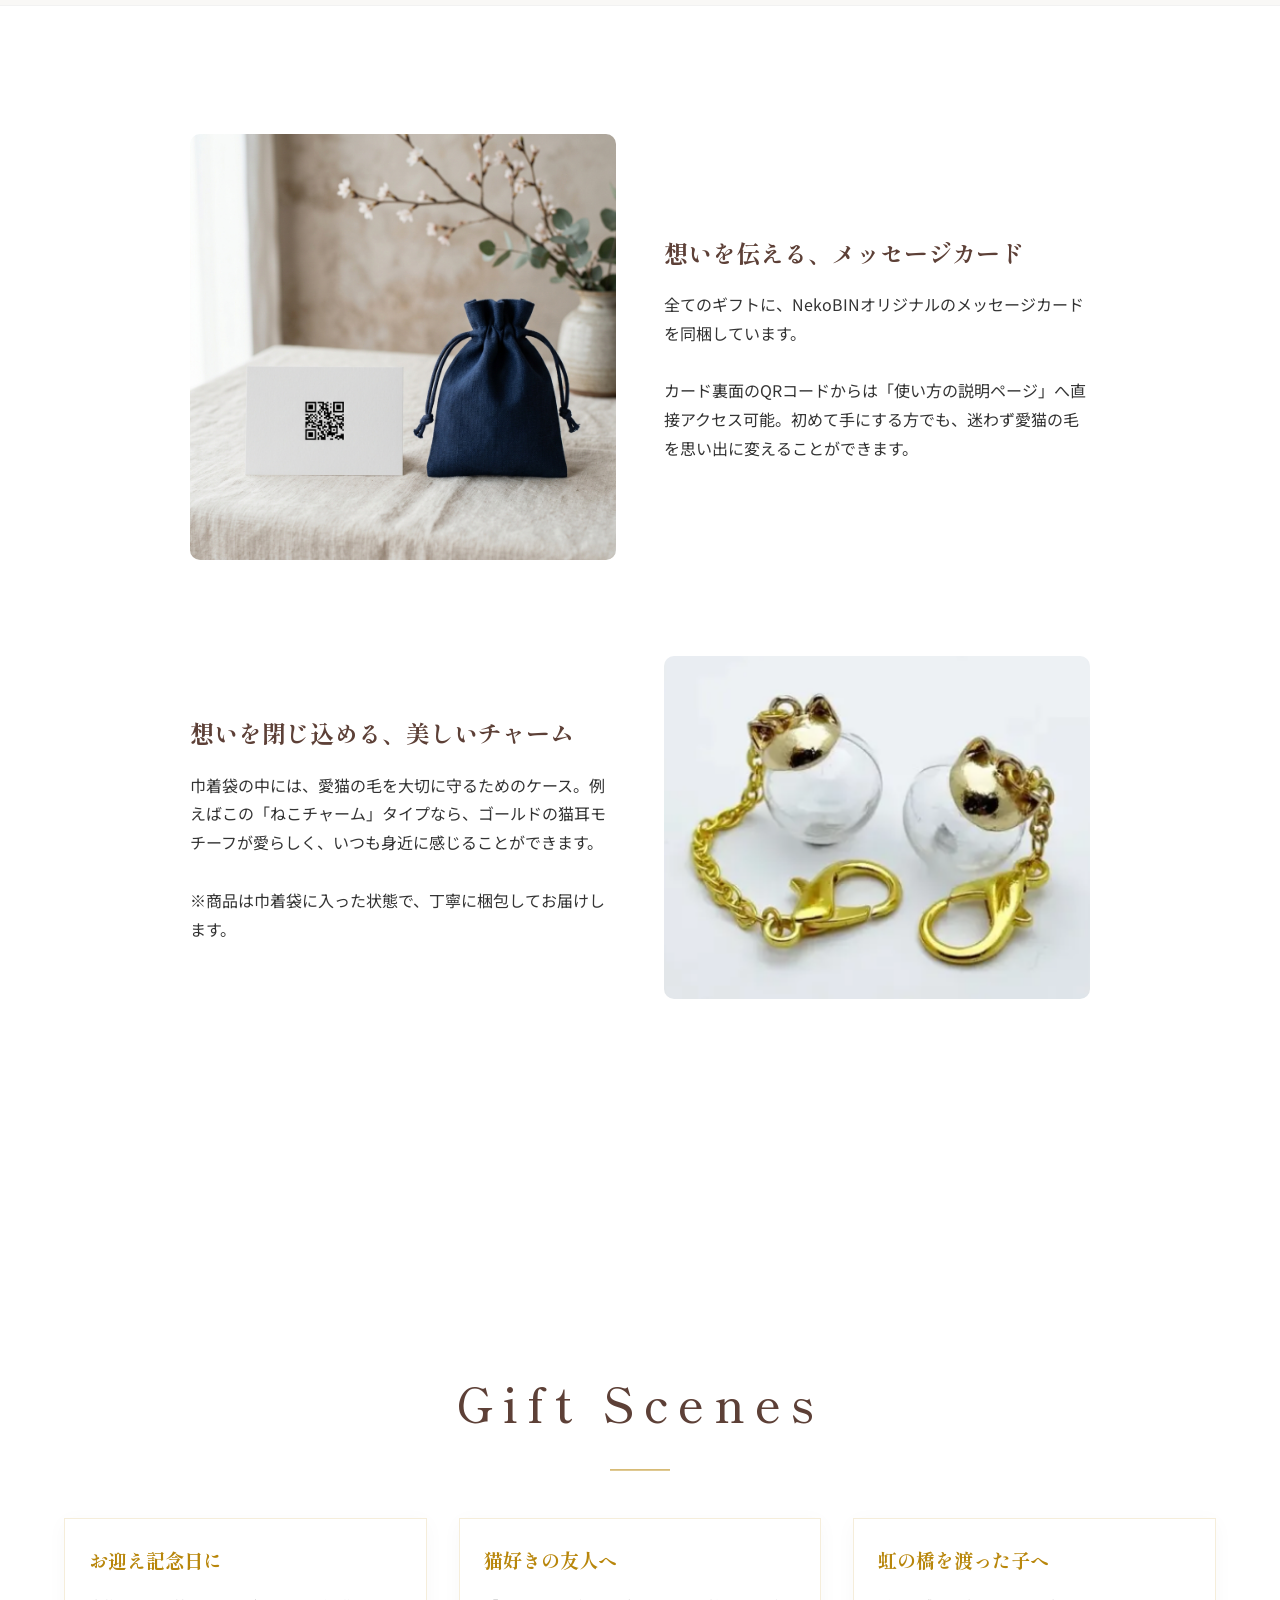
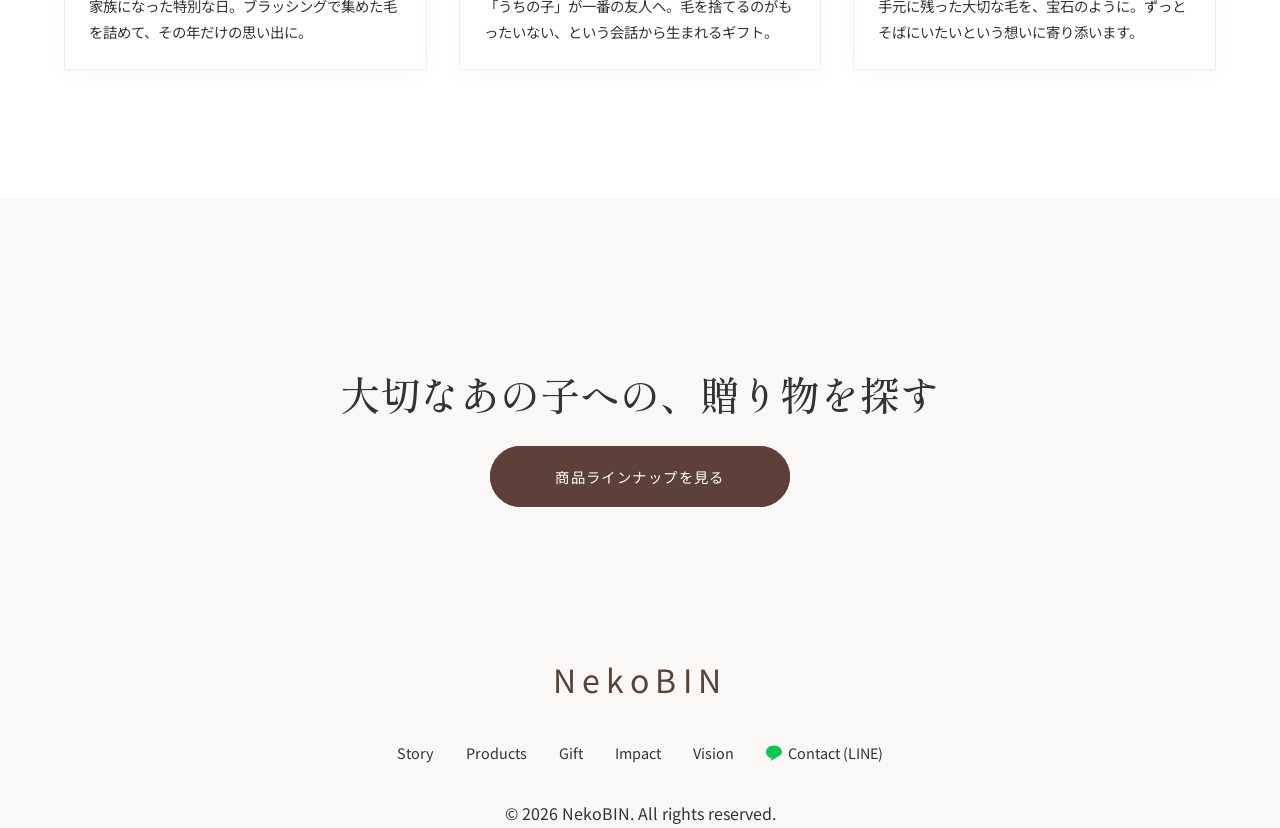
==== commit acc8b57a: "Branding alignment: update premium messaging, remove pink paw prints, and clean up images" ====
--- a/gift.html
+++ b/gift.html
@@ -199,7 +199,7 @@
 
         <section class="gift-scenes animate-on-scroll" style="padding: 8rem 0; background: #fff;">
             <div class="container">
-                <h2 class="section-title">Gift Scenes<span class="title-paw"><svg viewBox="0 0 100 120" xmlns="http://www.w3.org/2000/svg"><circle cx="50" cy="18" r="15"/><circle cx="18" cy="45" r="13"/><circle cx="82" cy="45" r="13"/><circle cx="50" cy="82" r="28"/></svg></span></h2>
+                <h2 class="section-title">Gift Scenes</h2>
                 <div class="product-grid" style="grid-template-columns: repeat(auto-fit, minmax(250px, 1fr));">
                     <div class="product-card" style="padding: 1.5rem; text-align: left;">
                         <h4 style="font-family: var(--font-serif); font-size: 1.2rem; color: var(--color-accent); margin-bottom: 1rem;">お迎え記念日に</h4>
--- a/style.css
+++ b/style.css
@@ -310,14 +310,6 @@
     background: var(--color-accent);
 }
 
-.title-paw {
-    display: inline-block;
-    vertical-align: middle;
-    margin-left: 1rem;
-    width: 30px;
-    height: 30px;
-    opacity: 0.8;
-}
 
 /* Mobile Menu Button */
 .menu-toggle {
@@ -382,11 +374,6 @@
     }
 }
 
-.title-paw svg {
-    width: 100%;
-    height: 100%;
-    fill: #E8727A;
-}
 
 /* Story Section */
 .story-content {
@@ -778,15 +765,6 @@
     100% { transform: scale(1.2) rotate(10deg); opacity: 0; }
 }
 
-/* Static Decorations */
-.static-paw {
-    position: absolute;
-    width: 30px;
-    height: 30px;
-    opacity: 0.1;
-    pointer-events: none;
-    fill: var(--color-text-sub);
-}
 
 /* Animations Scroll Trigger */
 .animate-on-scroll {
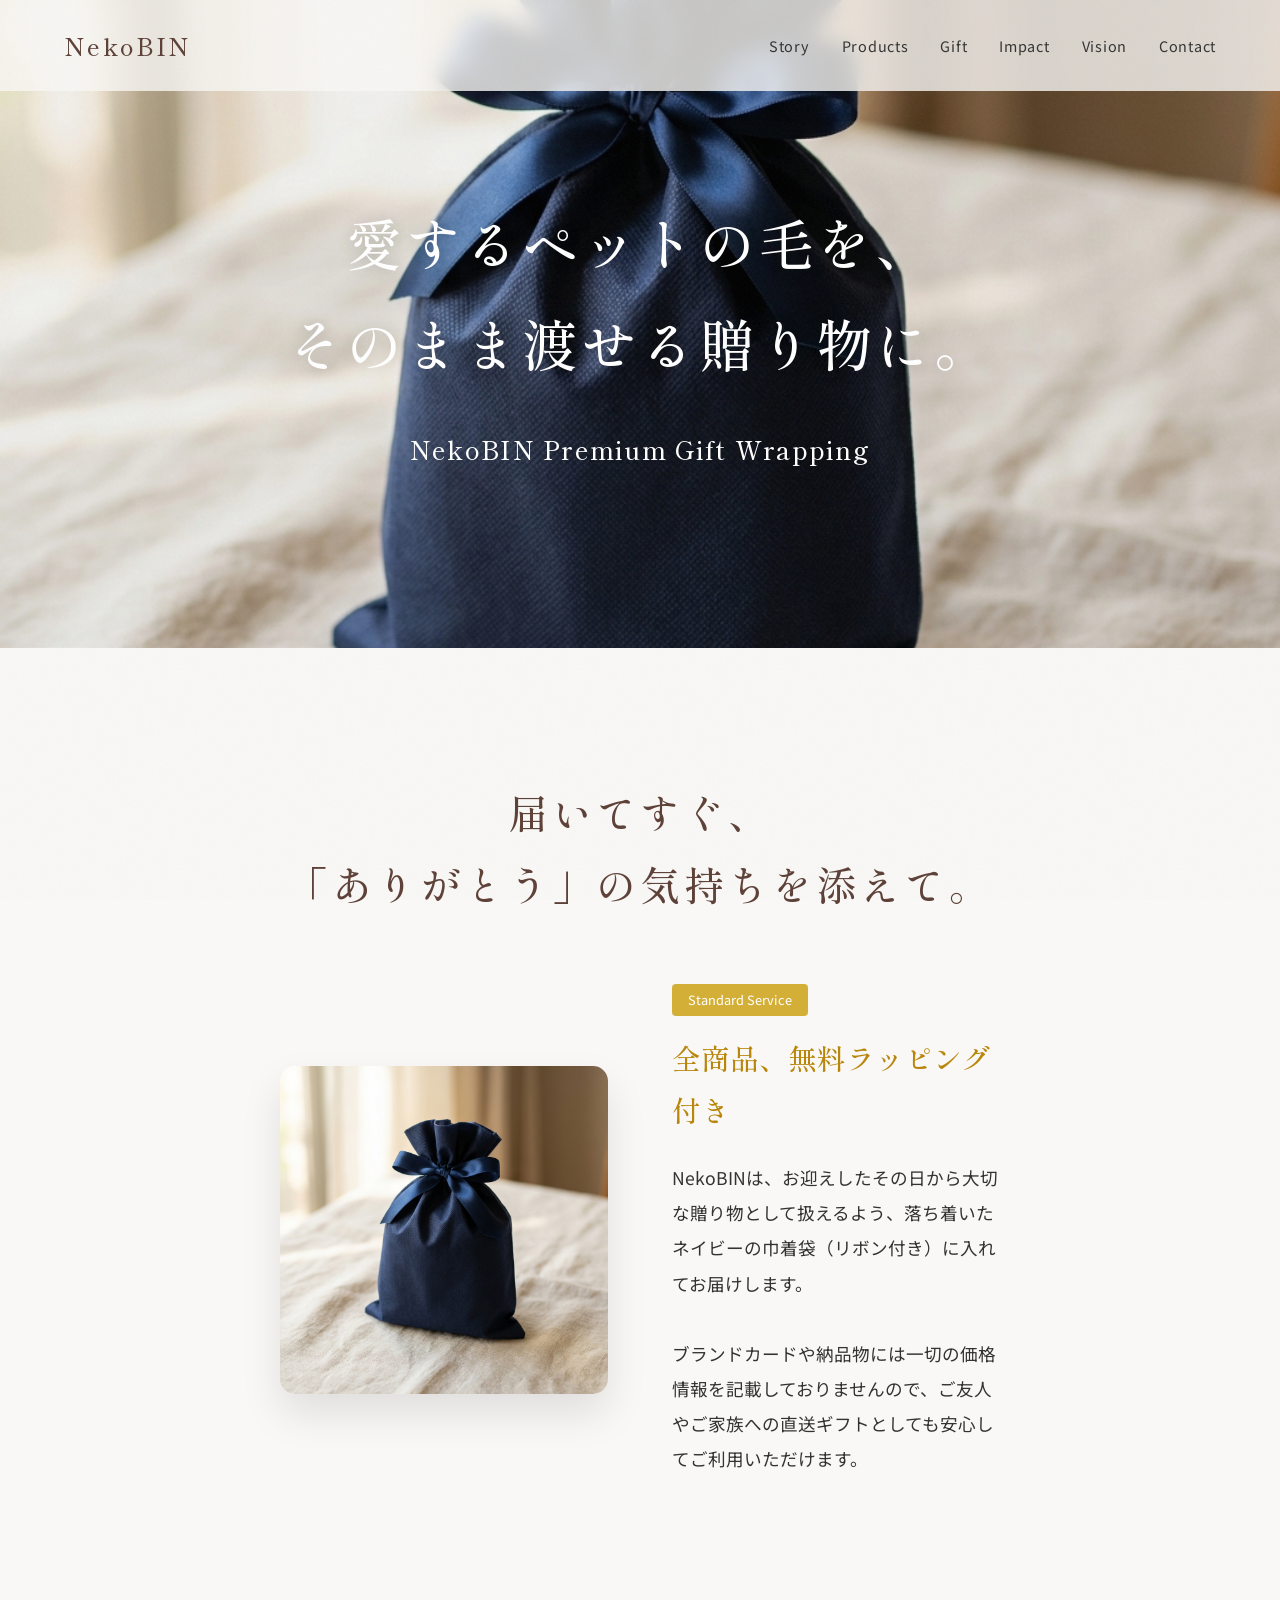
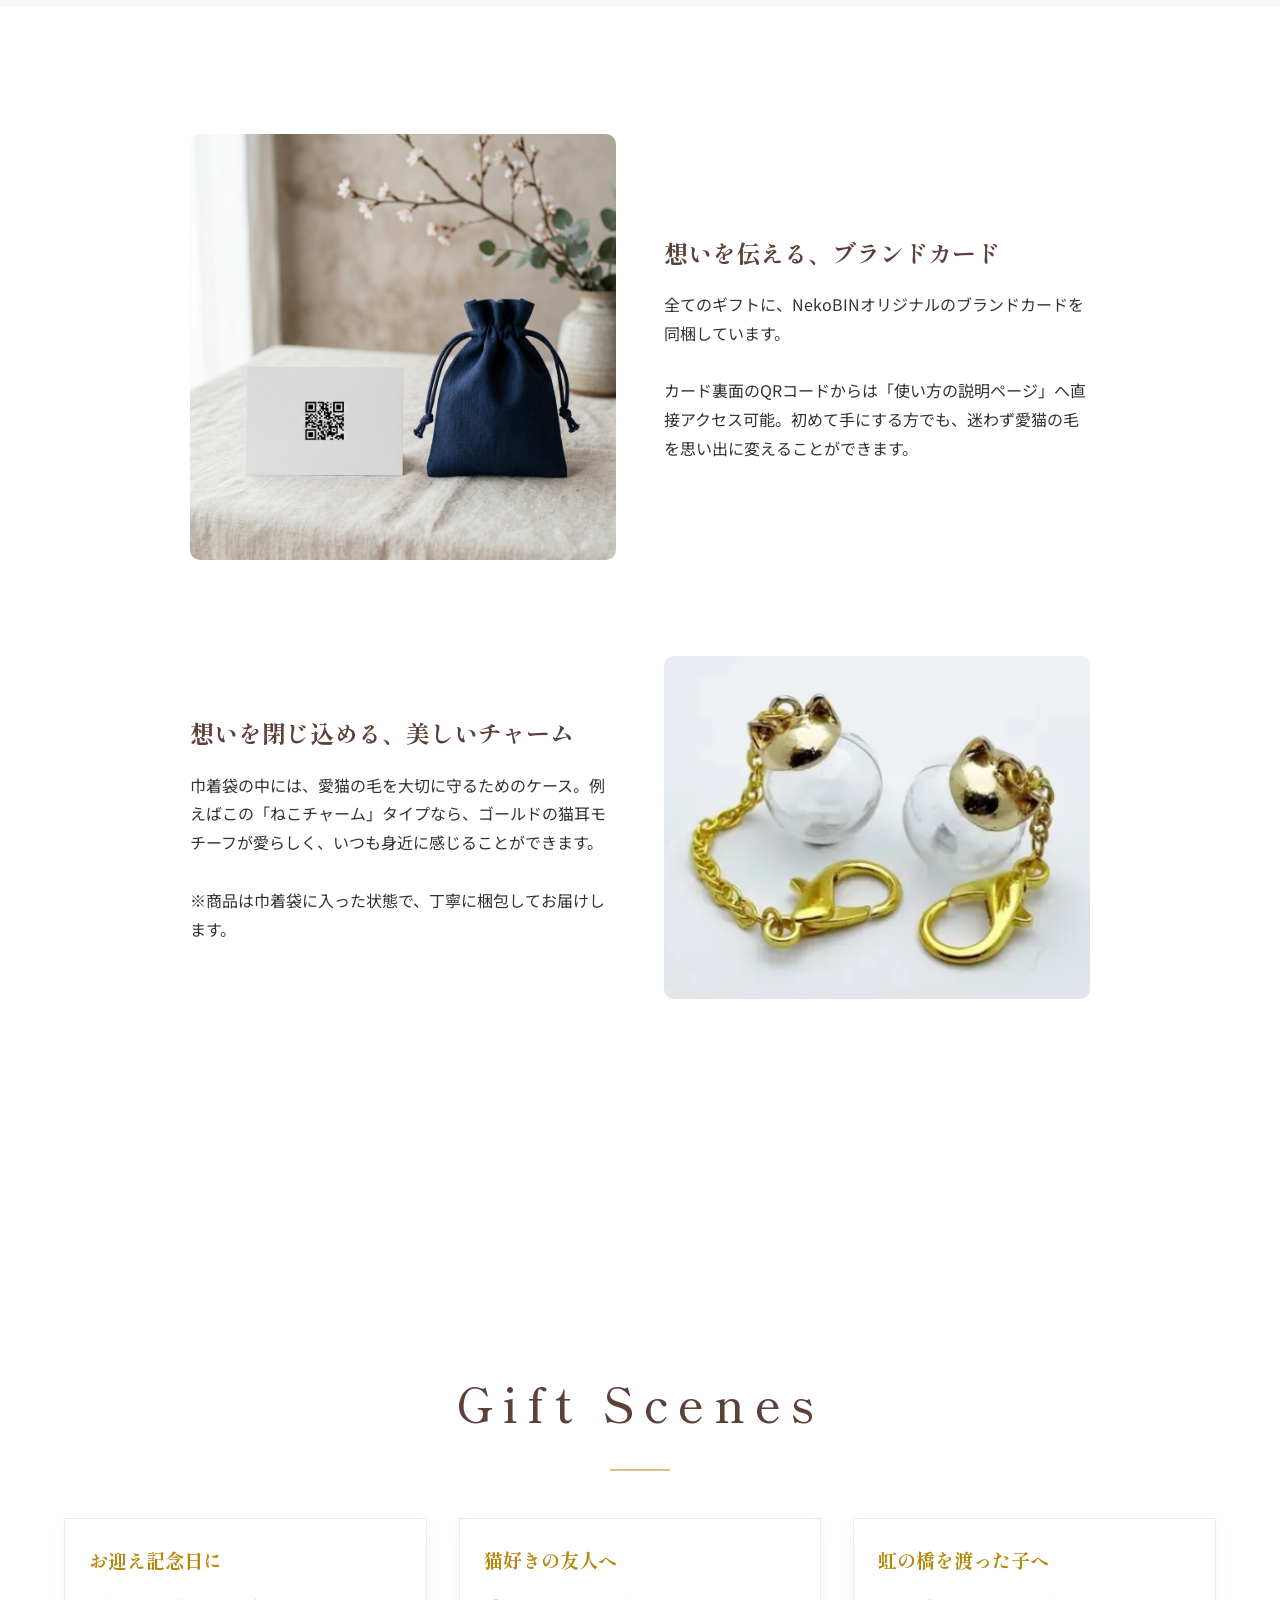
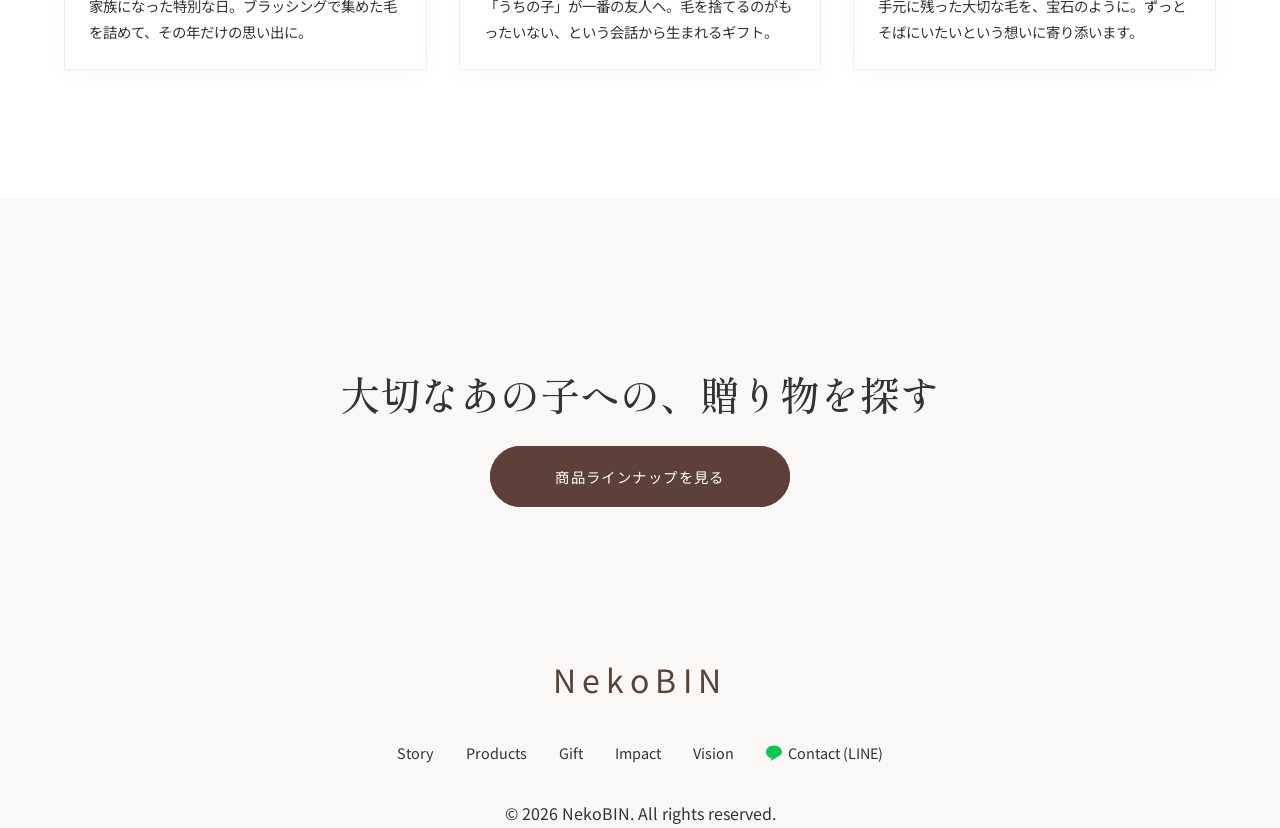
==== commit a9b0236d: "fix: 「メッセージカード」の表記を「ブランドカード」に変更" ====
--- a/gift.html
+++ b/gift.html
@@ -4,7 +4,7 @@
     <meta charset="UTF-8">
     <meta name="viewport" content="width=device-width, initial-scale=1.0">
     <title>Gift - NekoBIN（ねこビン）| 大切な人への、そのまま渡せる贈り物</title>
-    <meta name="description" content="NekoBINのギフトラッピング。ネイビーの巾着袋に包まれ、メッセージカードを添えて。価格情報の入っていない、そのまま渡せるプレミアムな贈り物です。">
+    <meta name="description" content="NekoBINのギフトラッピング。ネイビーの巾着袋に包まれ、ブランドカードを添えて。価格情報の入っていない、そのまま渡せるプレミアムな贈り物です。">
     
     <!-- Google Fonts -->
     <link rel="preconnect" href="https://fonts.googleapis.com">
@@ -165,7 +165,7 @@
                     <div class="gift-feature-text animate-on-scroll">
                         <span class="tag">Standard Service</span>
                         <h3>全商品、無料ラッピング付き</h3>
-                        <p>NekoBINは、お迎えしたその日から大切な贈り物として扱えるよう、落ち着いたネイビーの巾着袋（リボン付き）に入れてお届けします。<br><br>メッセージカードや納品物には一切の価格情報を記載しておりませんので、ご友人やご家族への直送ギフトとしても安心してご利用いただけます。</p>
+                        <p>NekoBINは、お迎えしたその日から大切な贈り物として扱えるよう、落ち着いたネイビーの巾着袋（リボン付き）に入れてお届けします。<br><br>ブランドカードや納品物には一切の価格情報を記載しておりませんので、ご友人やご家族への直送ギフトとしても安心してご利用いただけます。</p>
                     </div>
                 </div>
             </div>
@@ -176,11 +176,11 @@
                 <div class="gift-details-inner">
                     <div class="detail-item animate-on-scroll">
                         <div class="detail-img">
-                            <img src="gift_message_card.png?v=2" alt="メッセージカードとQRコード">
+                            <img src="gift_message_card.png?v=2" alt="ブランドカードとQRコード">
                         </div>
                         <div class="detail-info">
-                            <h4>想いを伝える、メッセージカード</h4>
-                            <p>全てのギフトに、NekoBINオリジナルのメッセージカードを同梱しています。<br><br>カード裏面のQRコードからは「使い方の説明ページ」へ直接アクセス可能。初めて手にする方でも、迷わず愛猫の毛を思い出に変えることができます。</p>
+                            <h4>想いを伝える、ブランドカード</h4>
+                            <p>全てのギフトに、NekoBINオリジナルのブランドカードを同梱しています。<br><br>カード裏面のQRコードからは「使い方の説明ページ」へ直接アクセス可能。初めて手にする方でも、迷わず愛猫の毛を思い出に変えることができます。</p>
                         </div>
                     </div>
 
--- a/style.css
+++ b/style.css
@@ -804,6 +804,7 @@
         text-align: center;
         align-items: center;
         margin-left: 0 !important; /* Reset staggered layout */
+        white-space: normal;
     }
 
     .step-num {
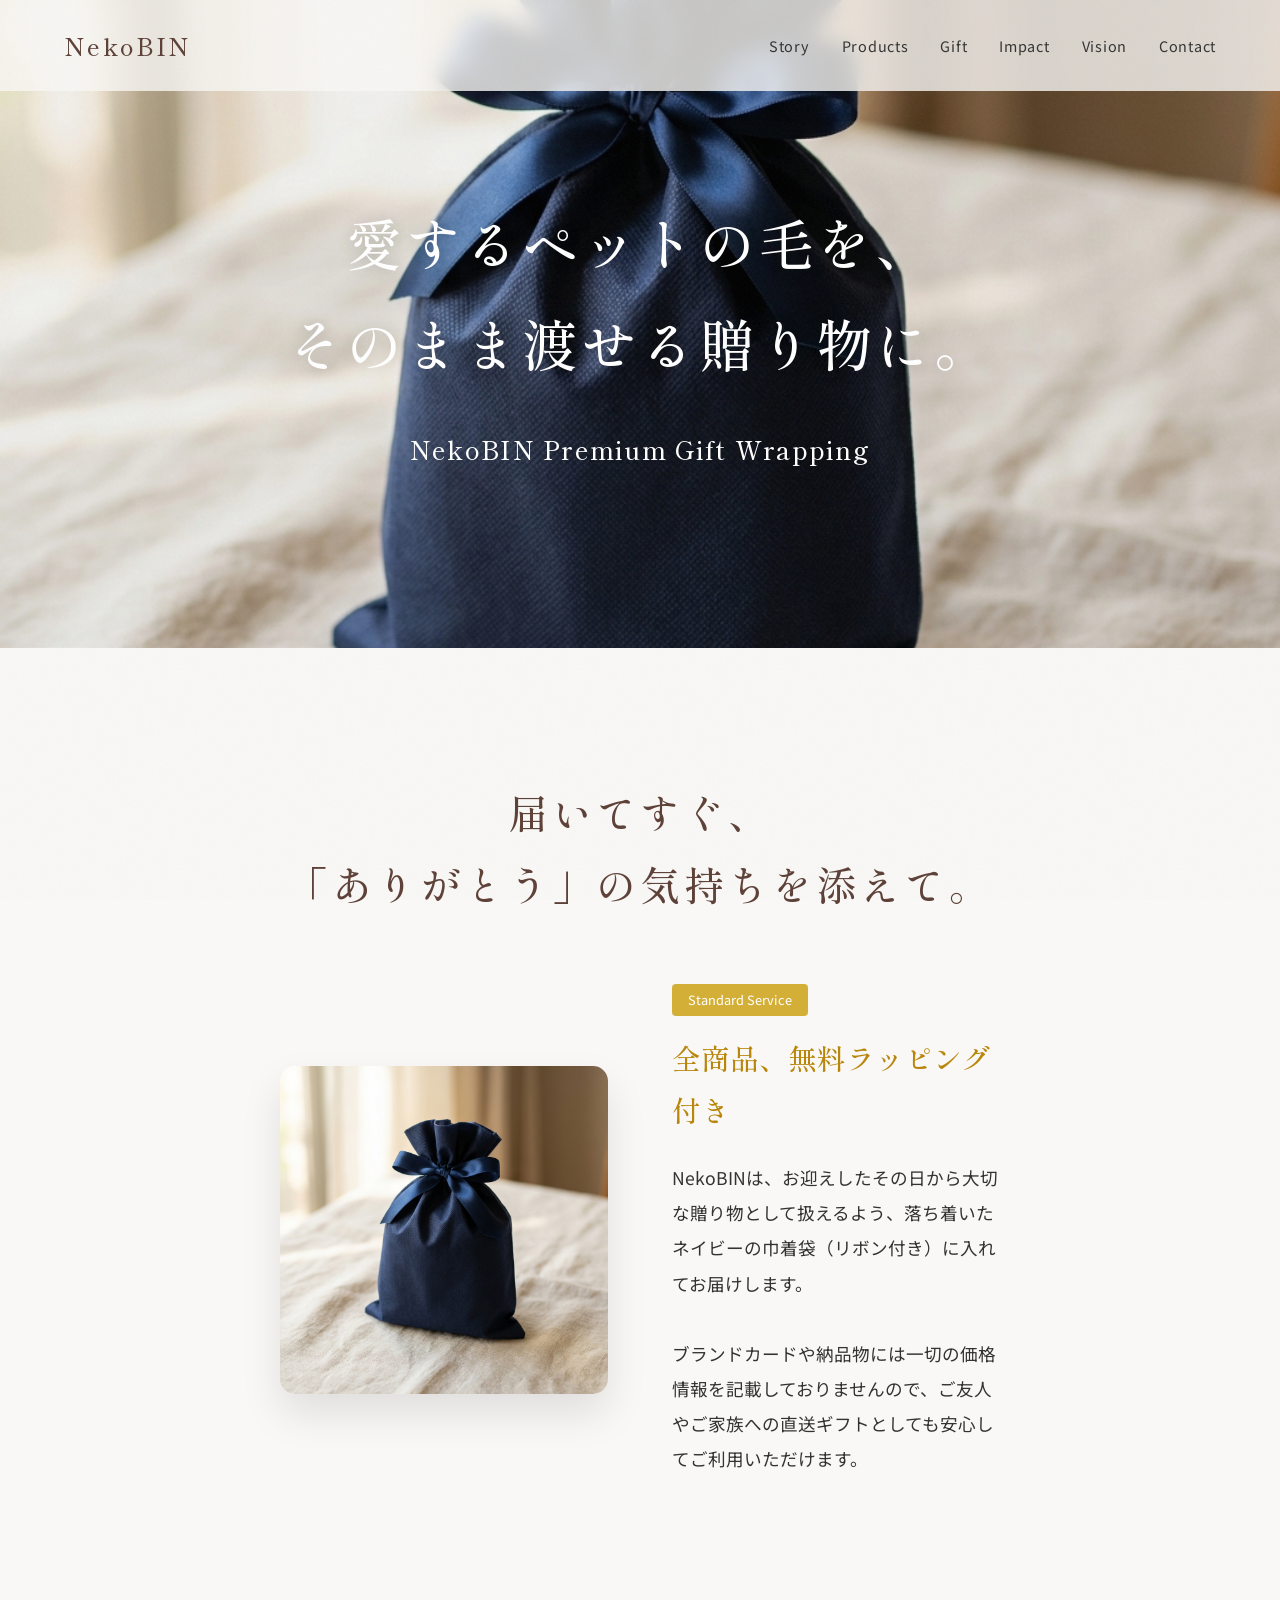
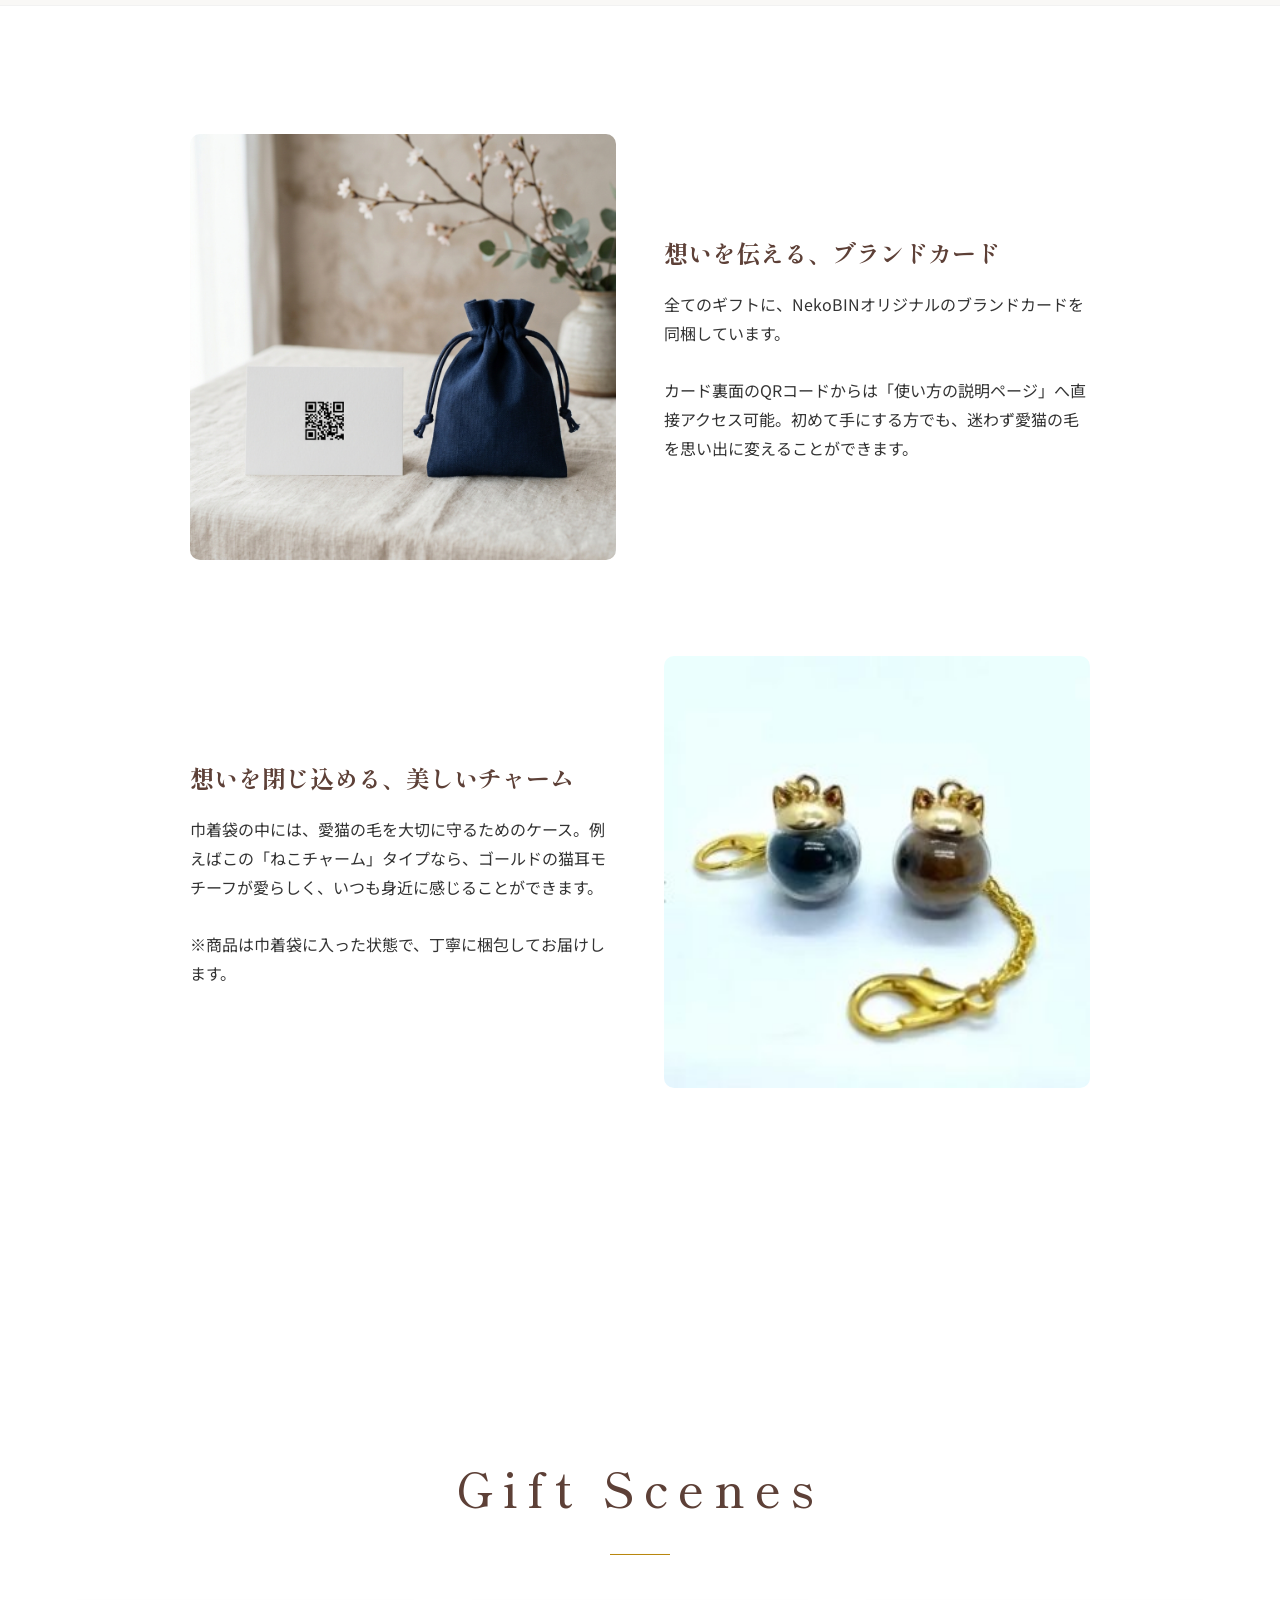
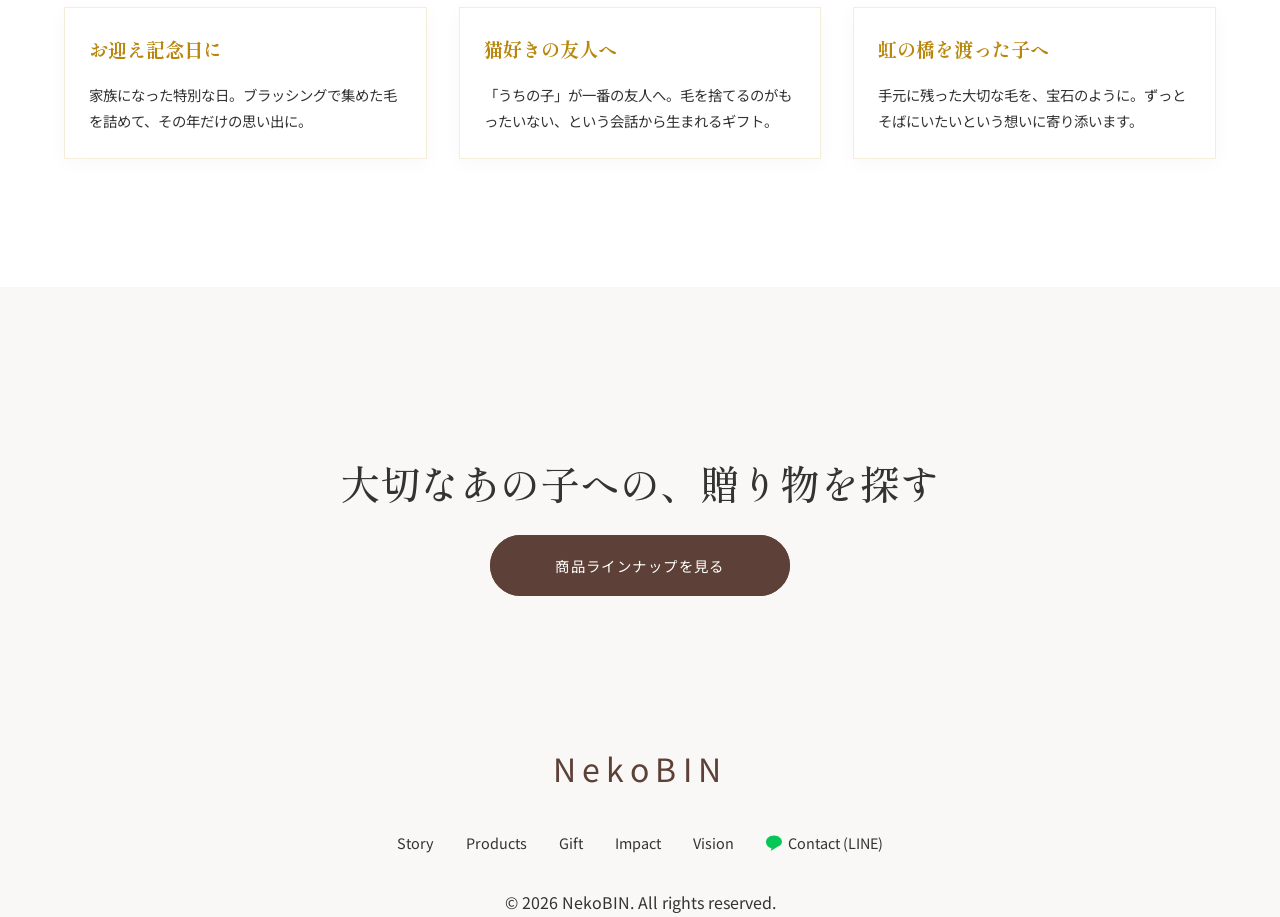
==== commit 54649756: "Update gift charm image to a version containing fur" ====
--- a/gift.html
+++ b/gift.html
@@ -186,7 +186,7 @@
 
                     <div class="detail-item animate-on-scroll">
                         <div class="detail-img">
-                            <img src="gift_charm.png?v=2" alt="猫モチーフのメモリアルチャーム">
+                            <img src="gift_charm.jpg" alt="猫モチーフのメモリアルチャーム">
                         </div>
                         <div class="detail-info">
                             <h4>想いを閉じ込める、美しいチャーム</h4>
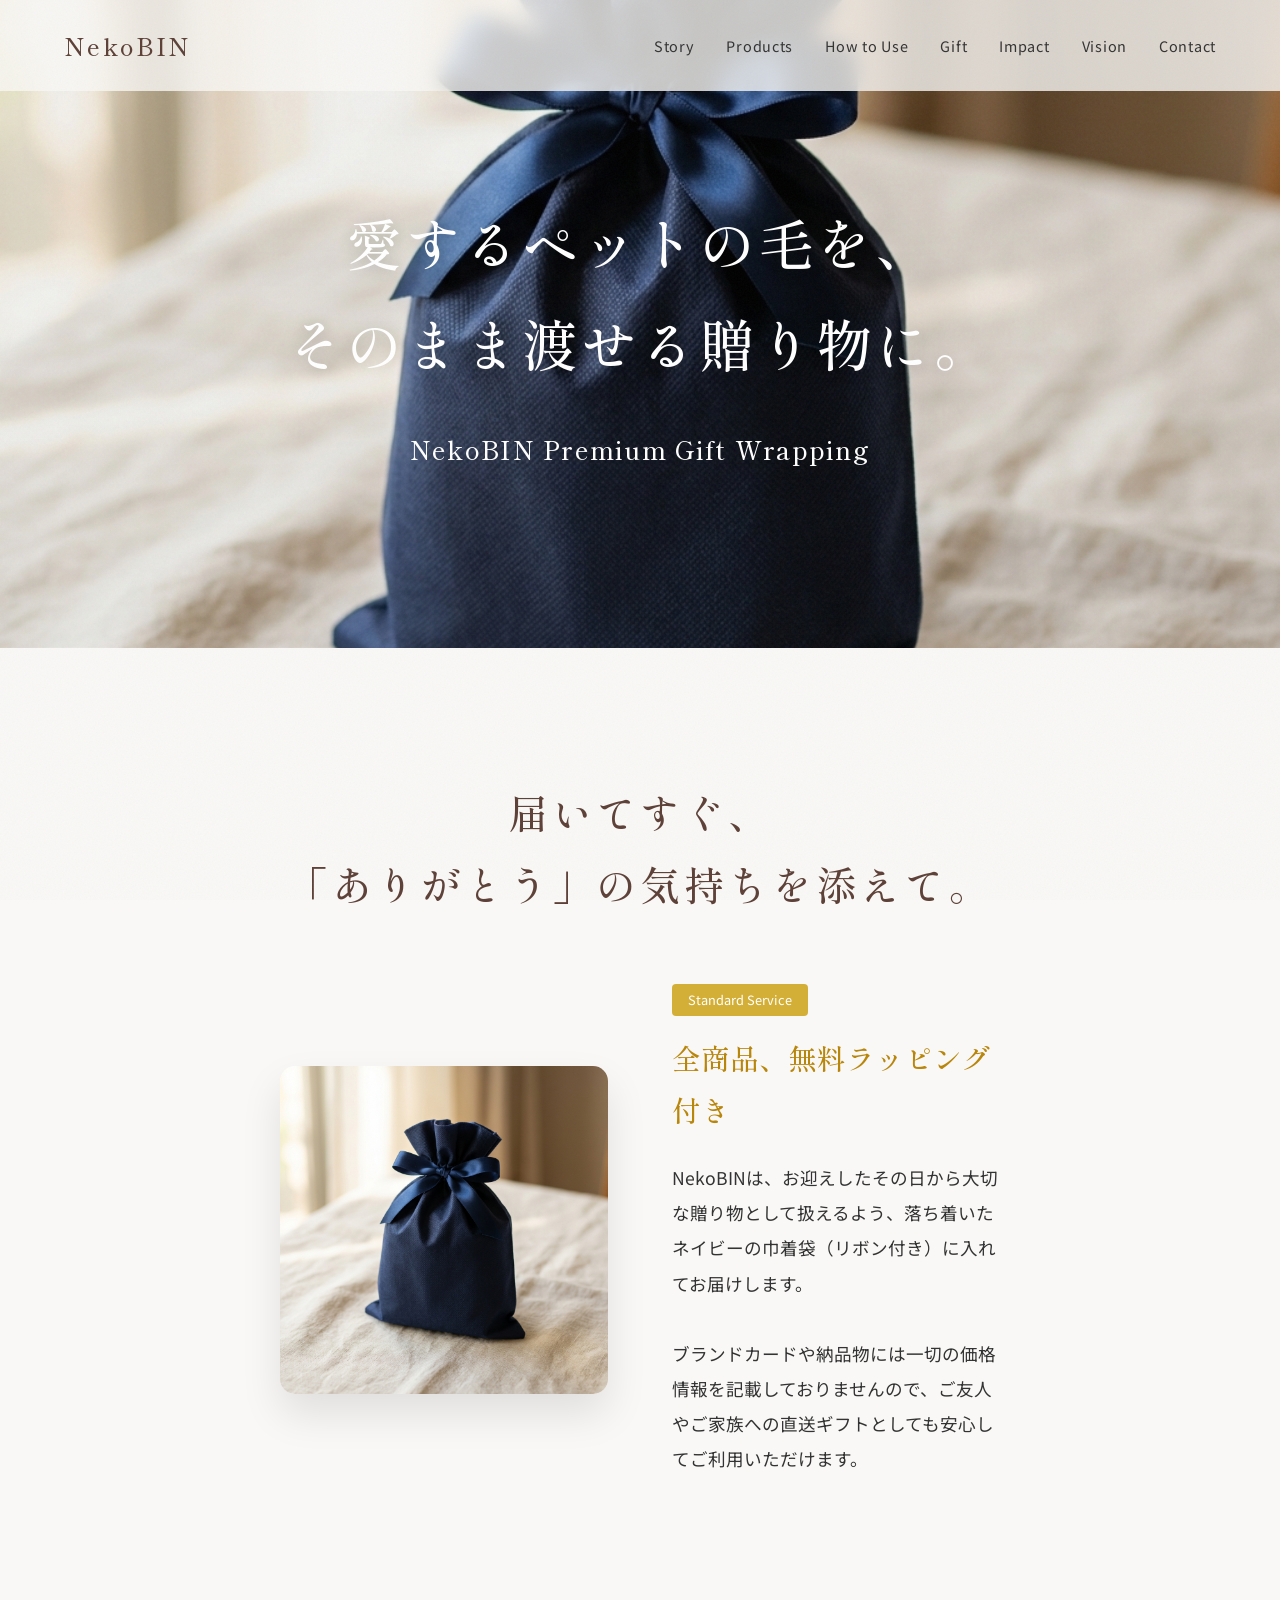
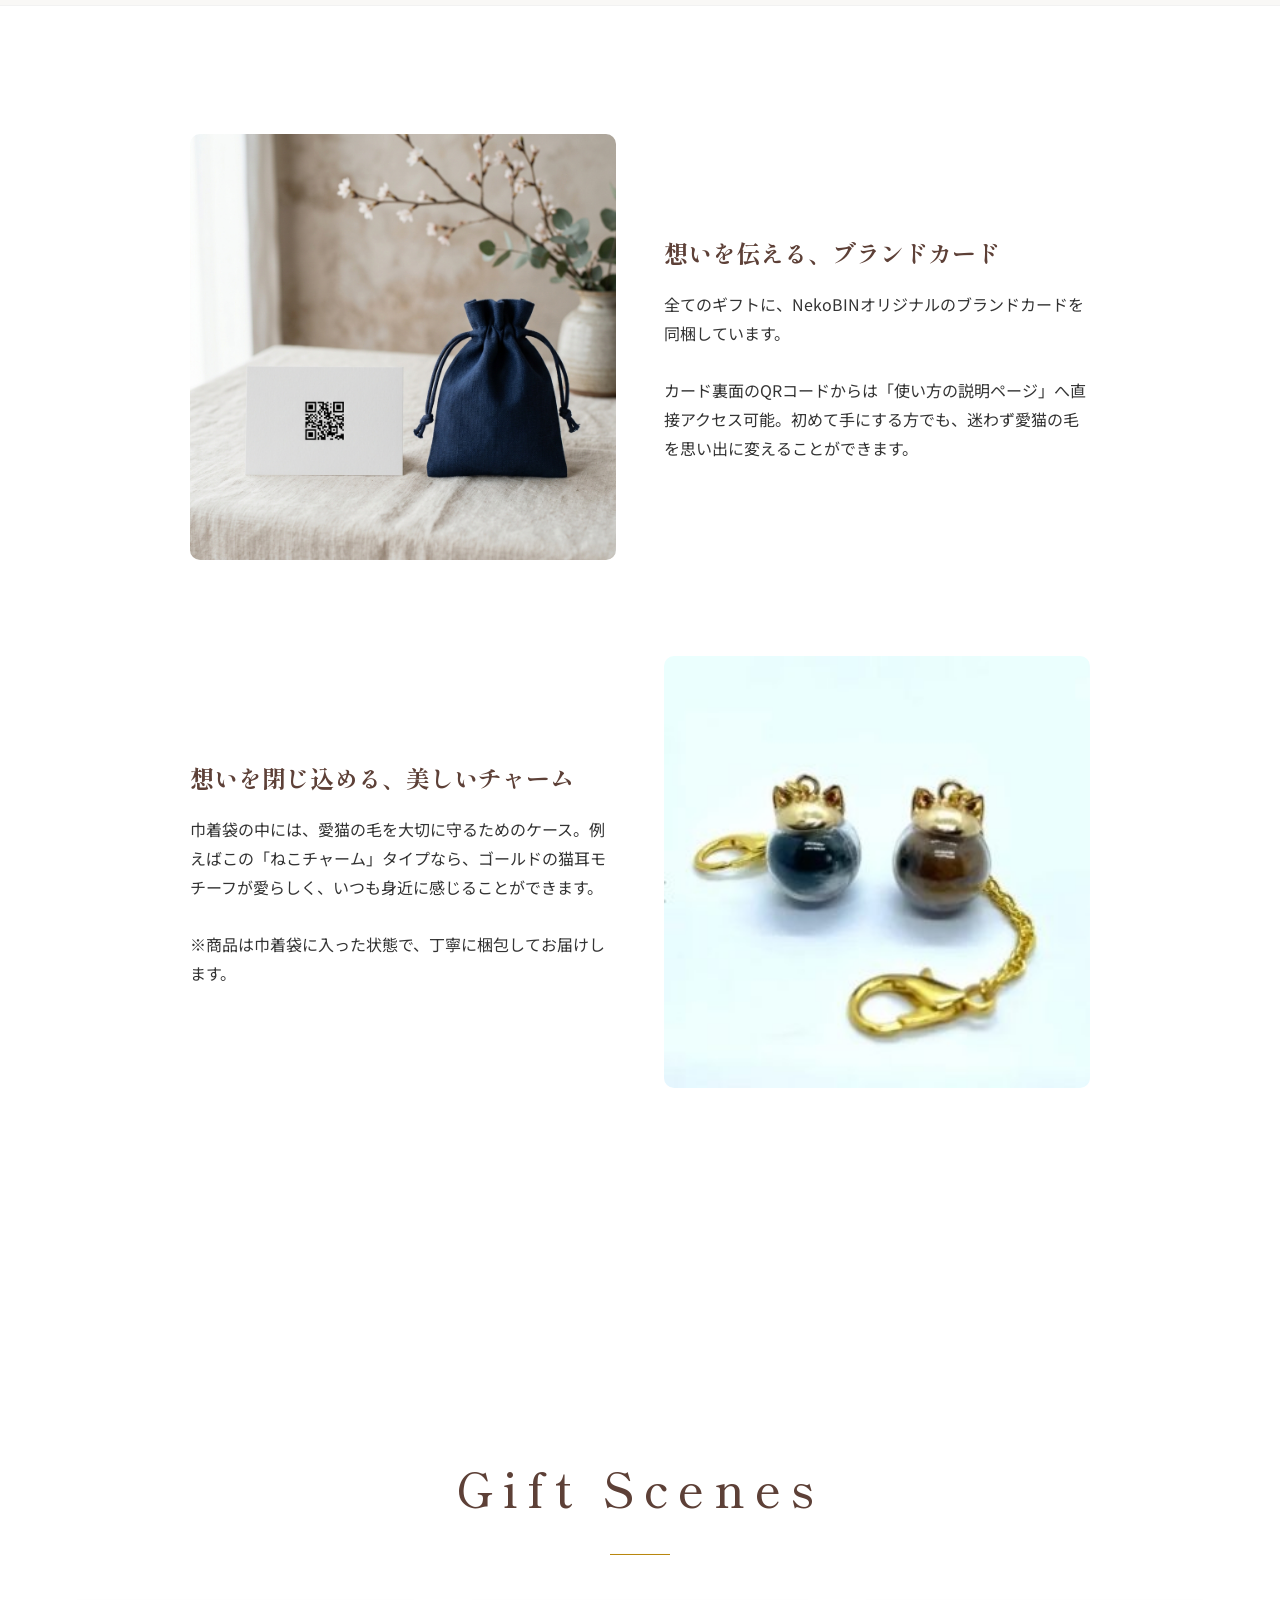
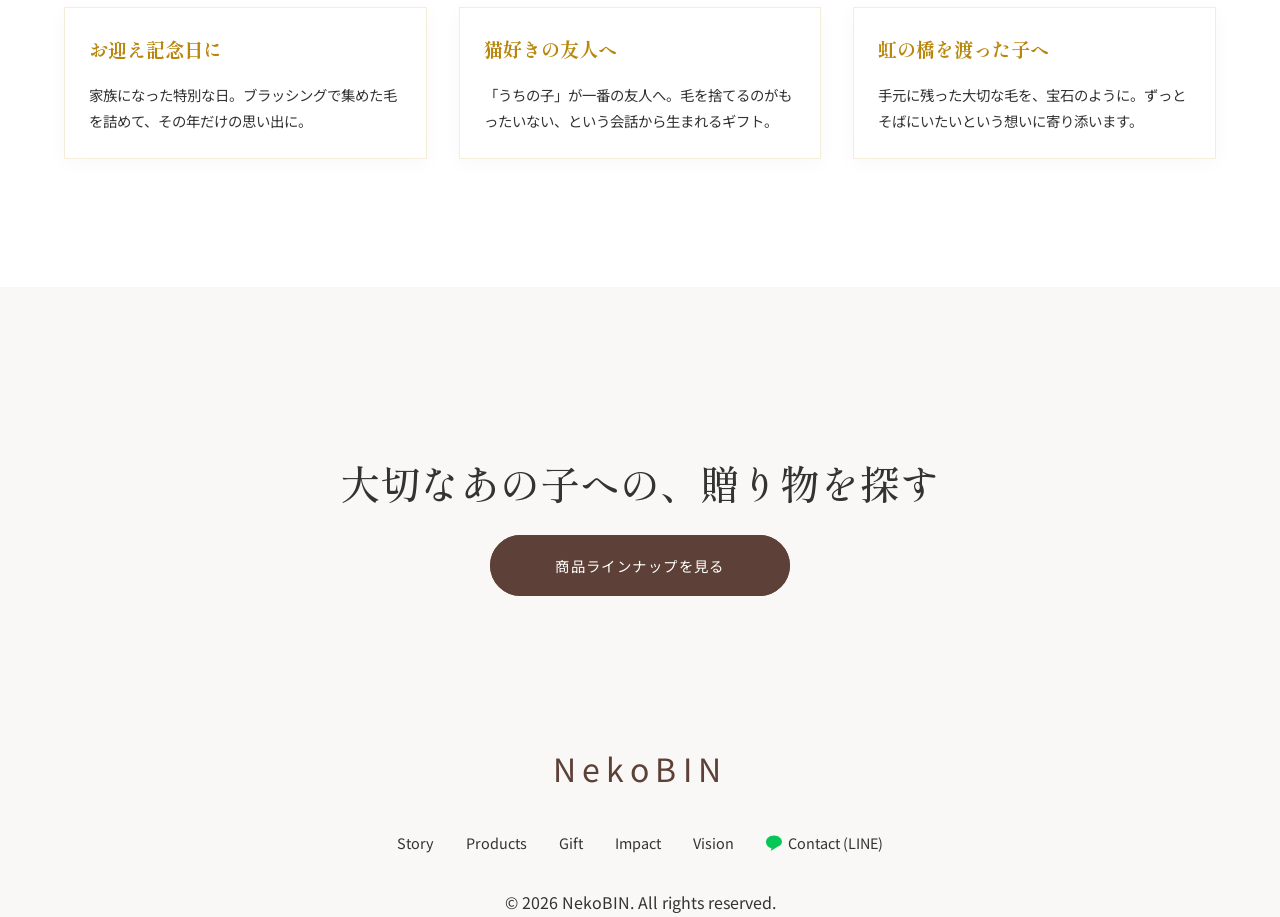
==== commit 3cf1efae: "Add usage page with NFC Tools writing instructions" ====
--- a/gift.html
+++ b/gift.html
@@ -12,11 +12,11 @@
     <link href="https://fonts.googleapis.com/css2?family=Noto+Sans+JP:wght@300;400;500&family=Shippori+Mincho:wght@400;500;600&display=swap" rel="stylesheet">
     
     <!-- CSS -->
-    <link rel="stylesheet" href="style.css">
+    <link rel="stylesheet" href="style.css?v=3">
     <style>
         .gift-hero {
             padding: 12rem 0 8rem;
-            background: linear-gradient(rgba(0,0,0,0.05), rgba(0,0,0,0.05)), url('gift_hero_bag.png?v=2');
+            background: linear-gradient(rgba(0,0,0,0.05), rgba(0,0,0,0.05)), url('gift_hero_bag.png?v=3');
             background-size: cover;
             background-position: center;
             text-align: center;
@@ -139,6 +139,7 @@
             <ul class="nav-links">
                 <li><a href="index.html#story">Story</a></li>
                 <li><a href="index.html#products">Products</a></li>
+                <li><a href="usage.html">How to Use</a></li>
                 <li><a href="gift.html">Gift</a></li>
                 <li><a href="impact.html">Impact</a></li>
                 <li><a href="vision.html">Vision</a></li>
--- a/style.css
+++ b/style.css
@@ -796,6 +796,19 @@
     .product-card h3 {
         font-size: 1.5rem;
     }
+
+    /* スマホ表示では最初からメイン画像とバリエーション画像を両方美しく常時表示する（ガタガタ防止・視認性向上） */
+    .product-card .product-image,
+    .product-card .product-note {
+        display: block !important;
+    }
+    .product-card .product-variations {
+        max-height: none !important;
+        opacity: 1 !important;
+        margin-top: 2rem !important;
+        margin-bottom: 1.5rem !important;
+        overflow: visible !important;
+    }
     
     .step, 
     .step:nth-child(n) {
@@ -913,3 +926,13 @@
 .footer-links a:hover {
     border-bottom: 1px solid var(--color-text-main);
 }
+
+/* PCのみで改行し、スマホでは改行させないためのクラス */
+.br-pc {
+    display: inline;
+}
+@media (max-width: 768px) {
+    .br-pc {
+        display: none;
+    }
+}
